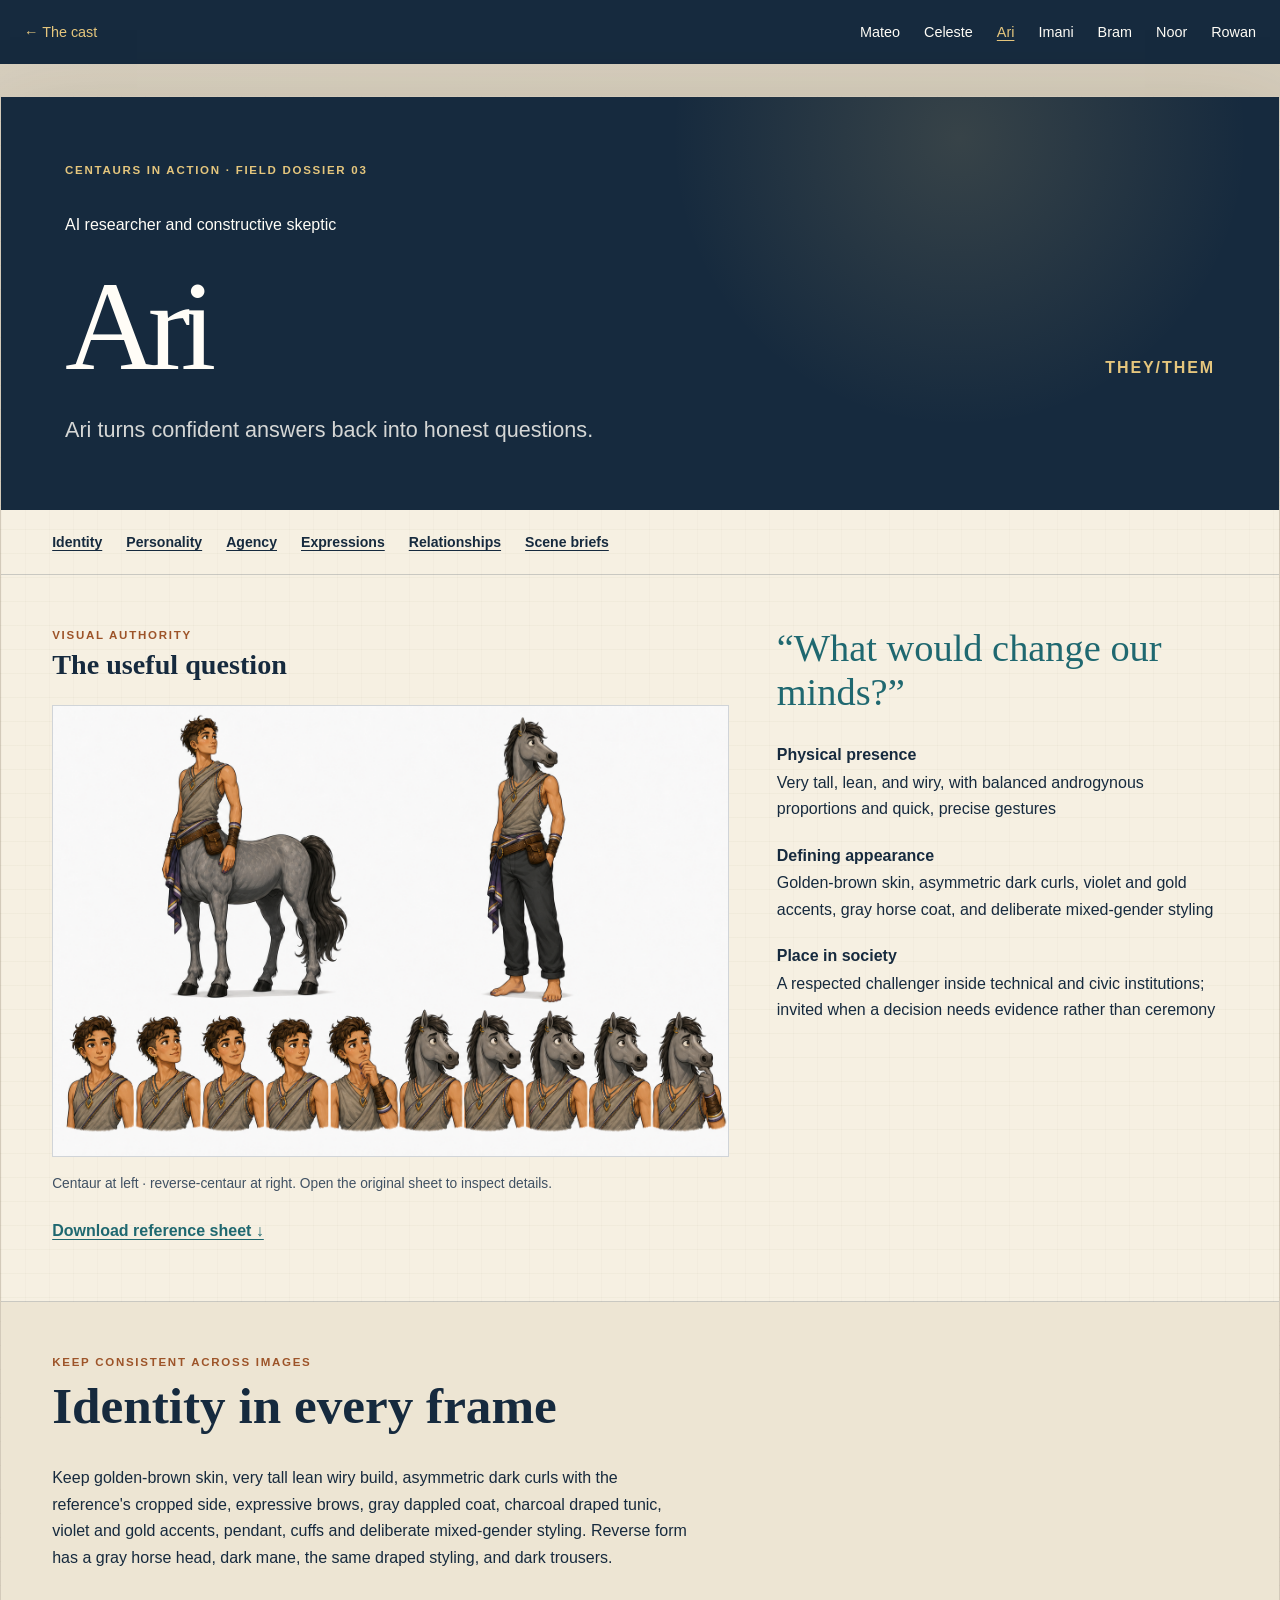
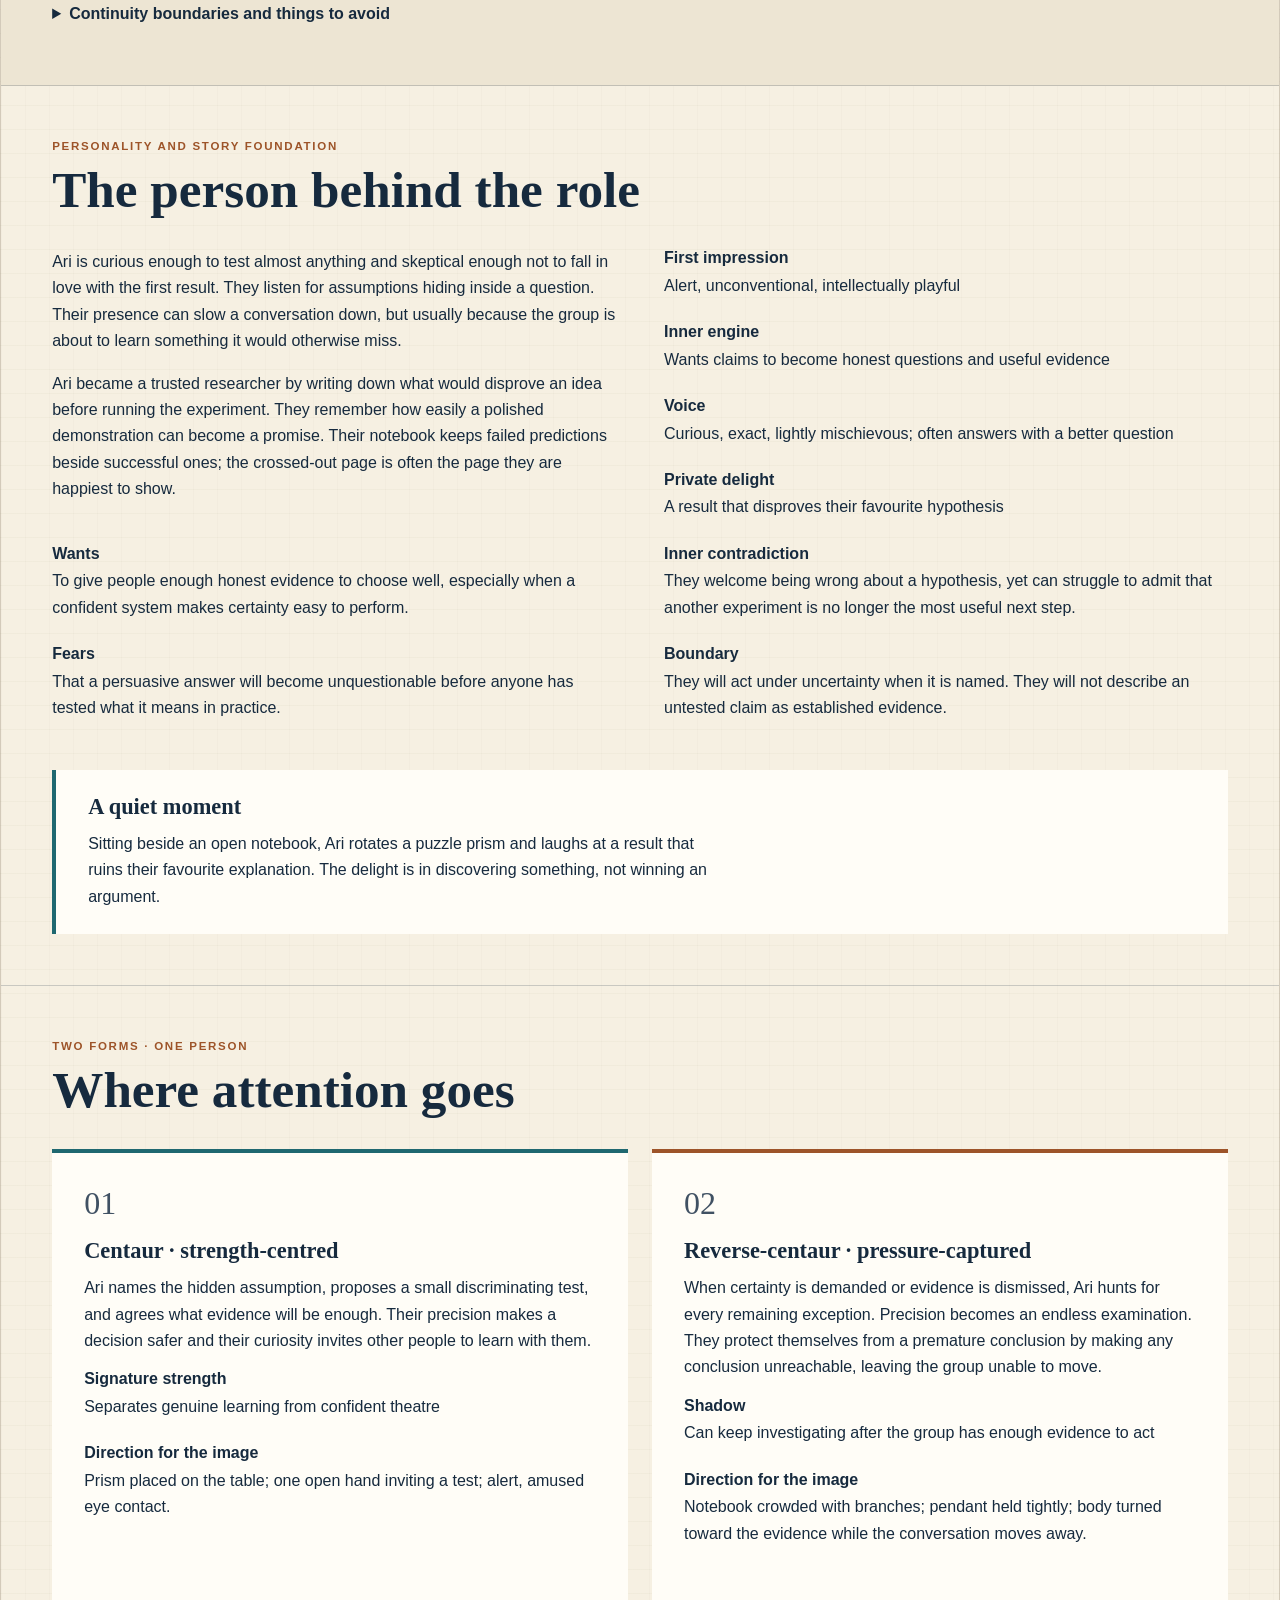
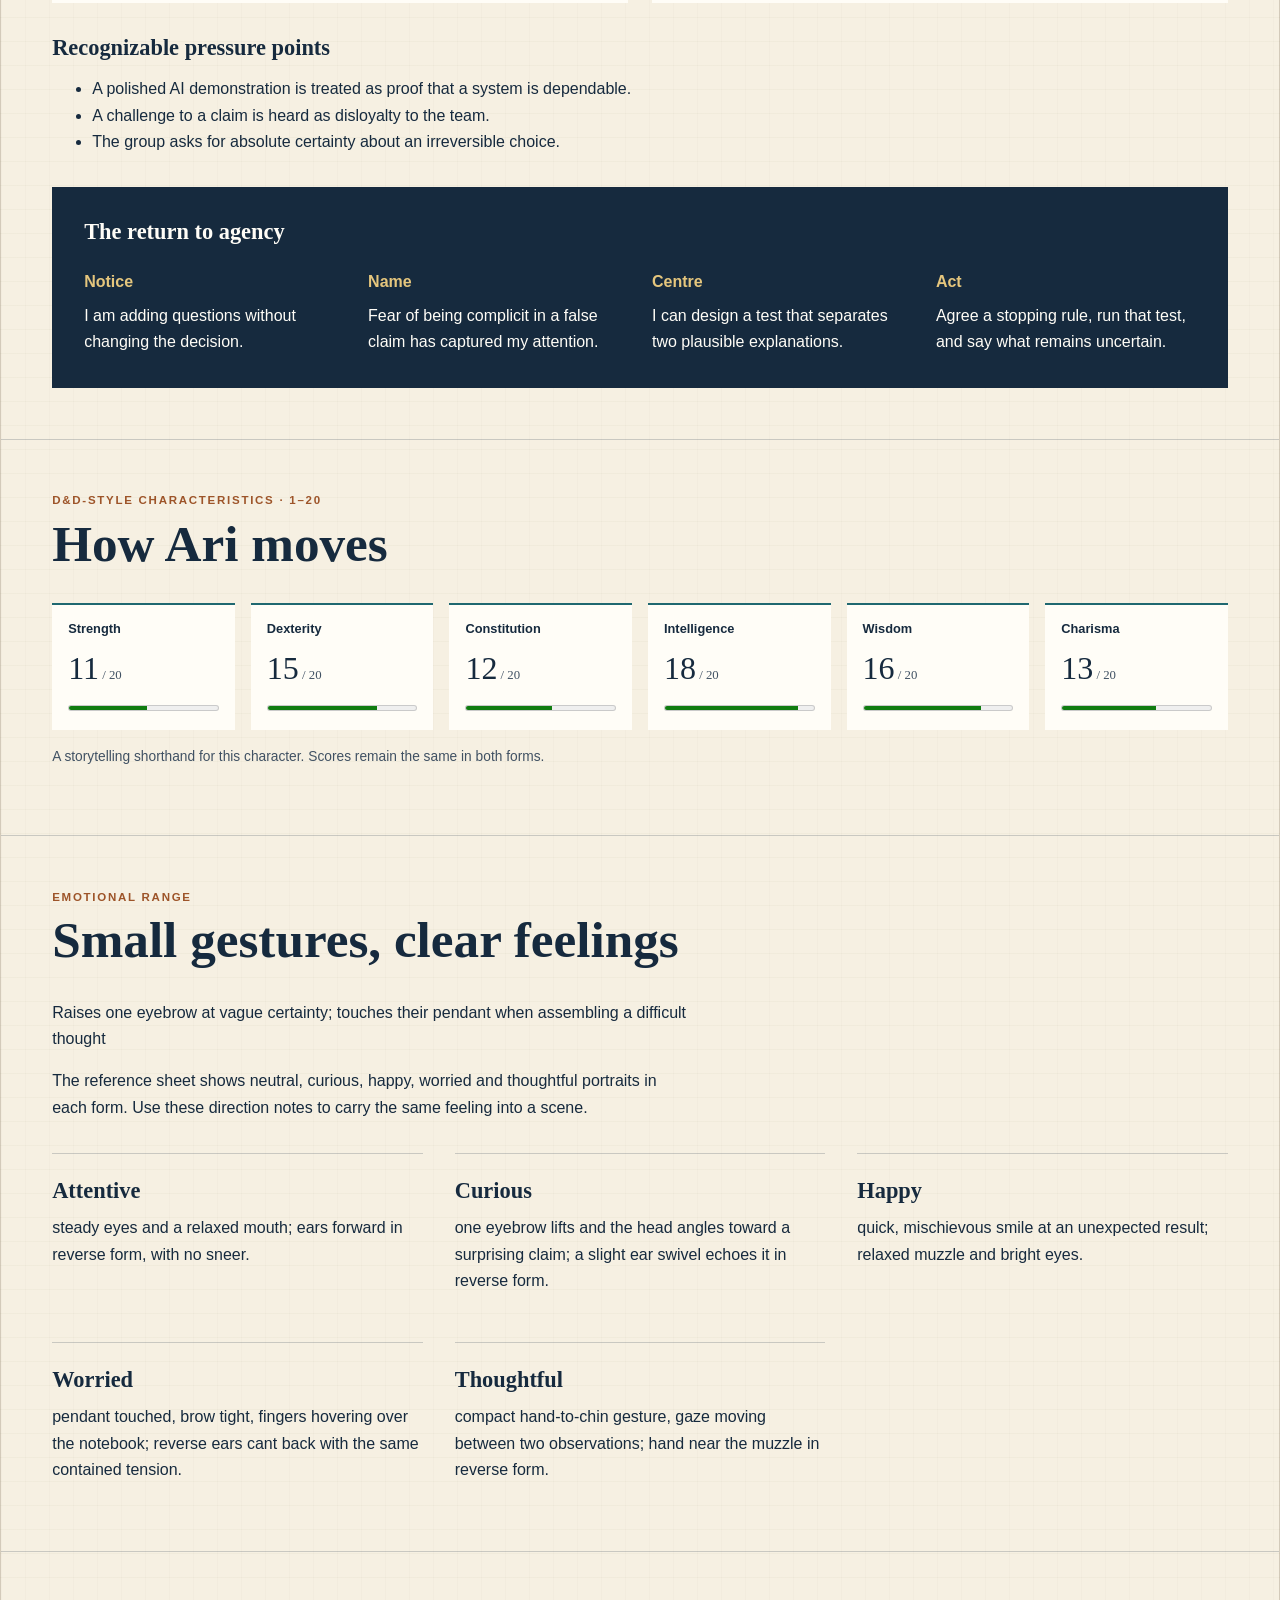
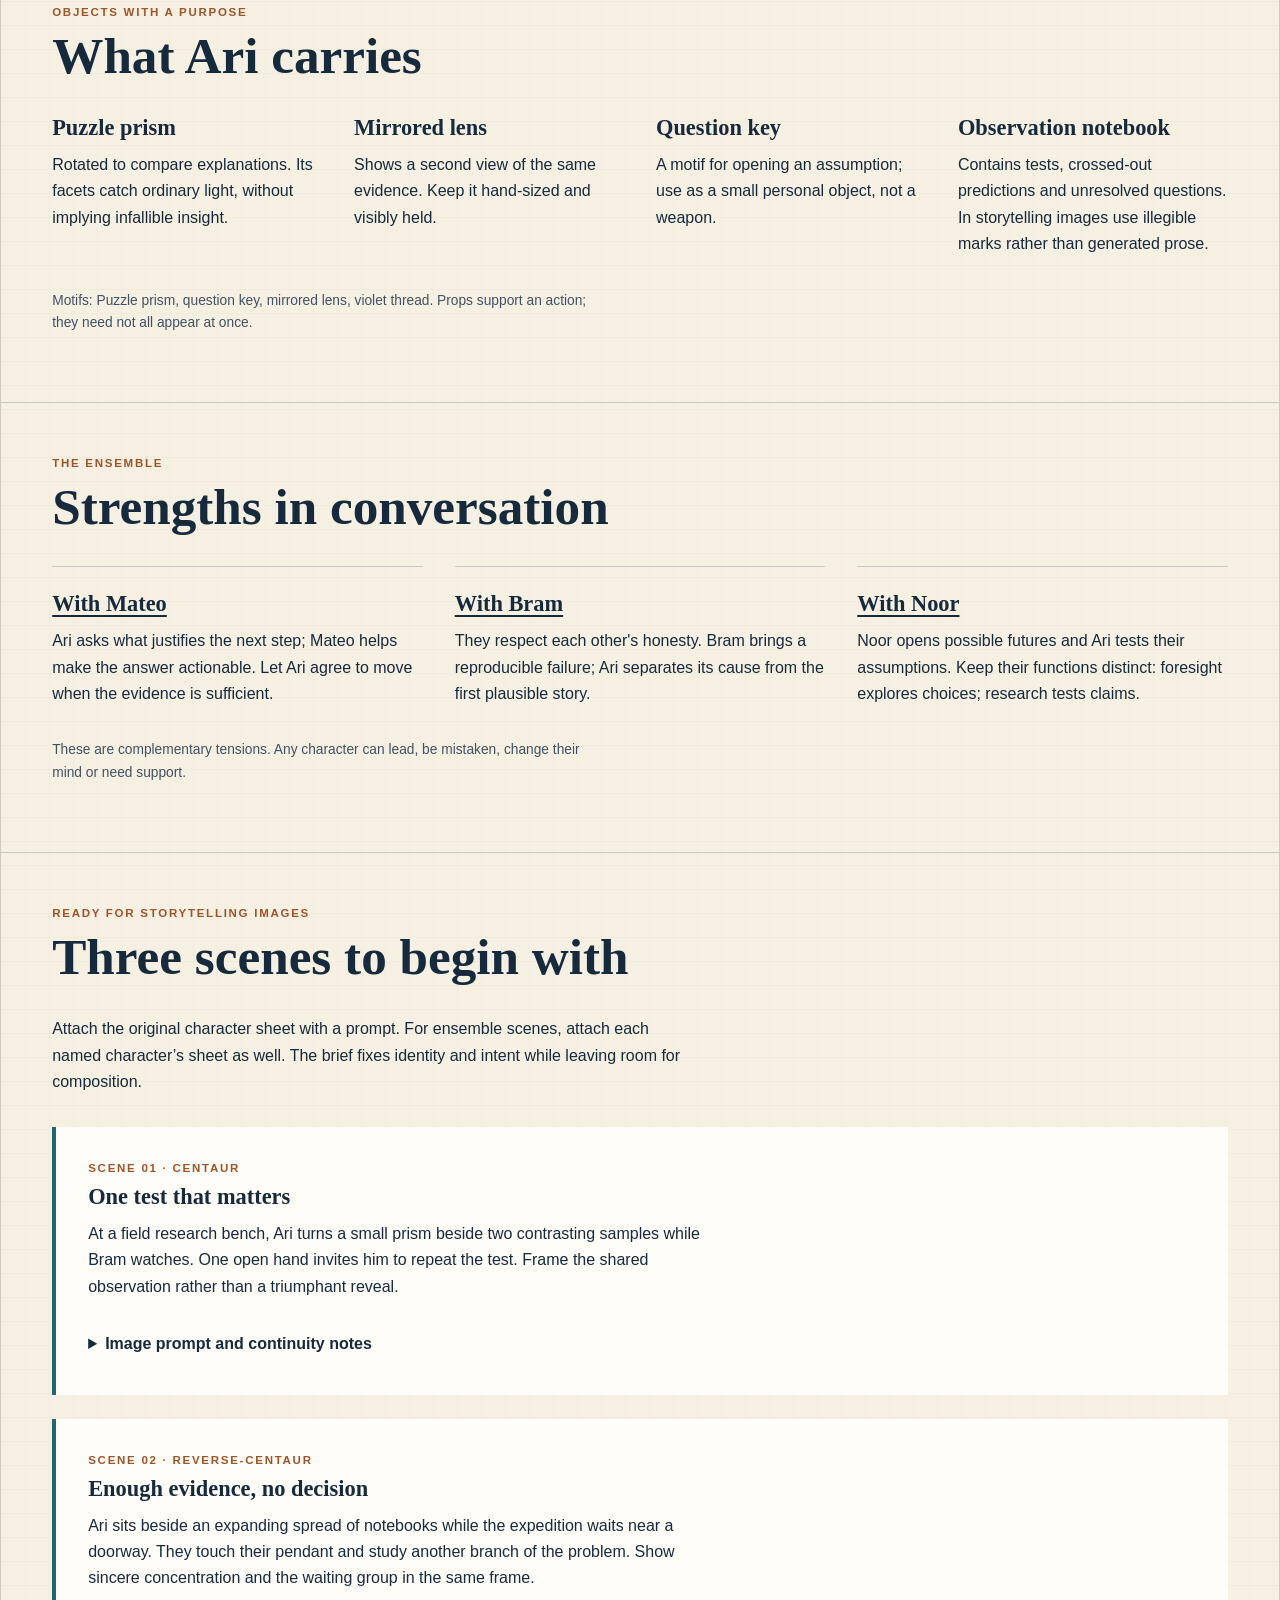
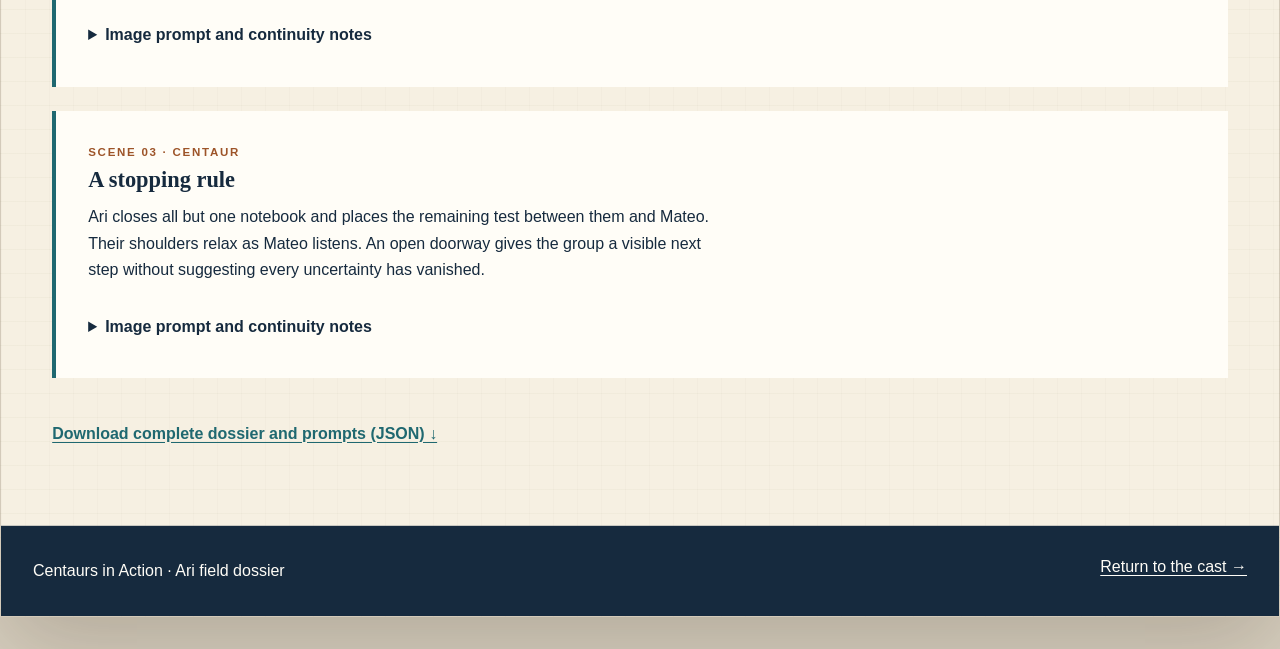
==== character-references-2/ari/index.html @ 96882c09 "Publish complete cast dossiers and clean Mateo cutouts" ====
<!doctype html>
<html lang="en"><head><meta charset="utf-8"><meta name="viewport" content="width=device-width, initial-scale=1">
<meta name="description" content="Ari — complete character dossier, agency states, visual continuity and storytelling image prompts.">
<title>Ari — Character Dossier · Centaurs in Action</title><link rel="stylesheet" href="../dossier.css"></head>
<body><a class="skip-link" href="#main">Skip to dossier</a><nav class="cast-nav" aria-label="Character dossiers"><a href="../../#cast">← The cast</a><a href="../mateo/">Mateo</a><a href="../celeste/">Celeste</a><a href="../ari/" aria-current="page">Ari</a><a href="../imani/">Imani</a><a href="../bram/">Bram</a><a href="../noor/">Noor</a><a href="../rowan/">Rowan</a></nav>
<main id="main" class="dossier"><header class="masthead"><p class="section-label">Centaurs in Action · Field dossier 03</p><div class="title-row"><div><p>AI researcher and constructive skeptic</p><h1>Ari</h1></div><span class="pronouns">they/them</span></div><p class="essence">Ari turns confident answers back into honest questions.</p></header>
<nav class="section-nav" aria-label="Dossier sections"><a href="#identity">Identity</a><a href="#personality">Personality</a><a href="#agency">Agency</a><a href="#expressions">Expressions</a><a href="#relationships">Relationships</a><a href="#scenes">Scene briefs</a></nav>
<section id="identity" class="identity"><div><p class="section-label">Visual authority</p><h2>The useful question</h2><a href="../gender-neutral-tall-gray-centaur-character-study.png" class="sheet-link"><img src="../gender-neutral-tall-gray-centaur-character-study.png" width="1536" height="1024" alt="Ari: full-body centaur and reverse-centaur, with five matching emotional portraits of each form"></a><p class="caption">Centaur at left · reverse-centaur at right. Open the original sheet to inspect details.</p><a class="text-link" href="../gender-neutral-tall-gray-centaur-character-study.png" download>Download reference sheet ↓</a></div><aside><blockquote>“What would change our minds?”</blockquote><dl class="field-list"><div><dt>Physical presence</dt><dd>Very tall, lean, and wiry, with balanced androgynous proportions and quick, precise gestures</dd></div><div><dt>Defining appearance</dt><dd>Golden-brown skin, asymmetric dark curls, violet and gold accents, gray horse coat, and deliberate mixed-gender styling</dd></div><div><dt>Place in society</dt><dd>A respected challenger inside technical and civic institutions; invited when a decision needs evidence rather than ceremony</dd></div></dl></aside></section>
<section class="continuity"><p class="section-label">Keep consistent across images</p><h2>Identity in every frame</h2><p>Keep golden-brown skin, very tall lean wiry build, asymmetric dark curls with the reference&#x27;s cropped side, expressive brows, gray dappled coat, charcoal draped tunic, violet and gold accents, pendant, cuffs and deliberate mixed-gender styling. Reverse form has a gray horse head, dark mane, the same draped styling, and dark trousers.</p><details><summary>Continuity boundaries and things to avoid</summary><p>Do not make androgyny featureless, masculinize or feminize them to fit a binary template, swap in Noor&#x27;s vitiligo or palomino coat, or depict skepticism as contempt. No lab coat is required to make their role legible.</p><p>Both forms belong to the same person. Neither sadness nor happiness determines the form: a centaur can be worried and act with agency; a reverse-centaur can smile while seeking approval. Keep both forms dignified and fully clothed as shown. Body-art diagrams and added tattoos are excluded.</p><p>The original sheet anchors appearance. Props and scene briefs below extend the storytelling vocabulary; include only what the scene needs.</p></details></section>
<section id="personality"><p class="section-label">Personality and story foundation</p><h2>The person behind the role</h2><div class="two-columns"><div><p>Ari is curious enough to test almost anything and skeptical enough not to fall in love with the first result. They listen for assumptions hiding inside a question. Their presence can slow a conversation down, but usually because the group is about to learn something it would otherwise miss.</p><p>Ari became a trusted researcher by writing down what would disprove an idea before running the experiment. They remember how easily a polished demonstration can become a promise. Their notebook keeps failed predictions beside successful ones; the crossed-out page is often the page they are happiest to show.</p></div><div><dl class="field-list"><div><dt>First impression</dt><dd>Alert, unconventional, intellectually playful</dd></div><div><dt>Inner engine</dt><dd>Wants claims to become honest questions and useful evidence</dd></div><div><dt>Voice</dt><dd>Curious, exact, lightly mischievous; often answers with a better question</dd></div><div><dt>Private delight</dt><dd>A result that disproves their favourite hypothesis</dd></div></dl></div></div><div class="two-columns"><dl class="field-list"><div><dt>Wants</dt><dd>To give people enough honest evidence to choose well, especially when a confident system makes certainty easy to perform.</dd></div><div><dt>Fears</dt><dd>That a persuasive answer will become unquestionable before anyone has tested what it means in practice.</dd></div></dl><dl class="field-list"><div><dt>Inner contradiction</dt><dd>They welcome being wrong about a hypothesis, yet can struggle to admit that another experiment is no longer the most useful next step.</dd></div><div><dt>Boundary</dt><dd>They will act under uncertainty when it is named. They will not describe an untested claim as established evidence.</dd></div></dl></div><aside class="candid"><h3>A quiet moment</h3><p>Sitting beside an open notebook, Ari rotates a puzzle prism and laughs at a result that ruins their favourite explanation. The delight is in discovering something, not winning an argument.</p></aside></section>
<section id="agency"><p class="section-label">Two forms · one person</p><h2>Where attention goes</h2><div class="state-grid"><article><span class="state-number">01</span><h3>Centaur · strength-centred</h3><p>Ari names the hidden assumption, proposes a small discriminating test, and agrees what evidence will be enough. Their precision makes a decision safer and their curiosity invites other people to learn with them.</p><dl class="field-list"><div><dt>Signature strength</dt><dd>Separates genuine learning from confident theatre</dd></div><div><dt>Direction for the image</dt><dd>Prism placed on the table; one open hand inviting a test; alert, amused eye contact.</dd></div></dl></article><article><span class="state-number">02</span><h3>Reverse-centaur · pressure-captured</h3><p>When certainty is demanded or evidence is dismissed, Ari hunts for every remaining exception. Precision becomes an endless examination. They protect themselves from a premature conclusion by making any conclusion unreachable, leaving the group unable to move.</p><dl class="field-list"><div><dt>Shadow</dt><dd>Can keep investigating after the group has enough evidence to act</dd></div><div><dt>Direction for the image</dt><dd>Notebook crowded with branches; pendant held tightly; body turned toward the evidence while the conversation moves away.</dd></div></dl></article></div><h3>Recognizable pressure points</h3><ul><li>A polished AI demonstration is treated as proof that a system is dependable.</li><li>A challenge to a claim is heard as disloyalty to the team.</li><li>The group asks for absolute certainty about an irreversible choice.</li></ul><div class="return-path"><h3>The return to agency</h3><ol><li><strong>Notice</strong><span>I am adding questions without changing the decision.</span></li><li><strong>Name</strong><span>Fear of being complicit in a false claim has captured my attention.</span></li><li><strong>Centre</strong><span>I can design a test that separates two plausible explanations.</span></li><li><strong>Act</strong><span>Agree a stopping rule, run that test, and say what remains uncertain.</span></li></ol></div></section>
<section><p class="section-label">D&amp;D-style characteristics · 1–20</p><h2>How Ari moves</h2><dl class="stats"><div><dt>Strength</dt><dd>11<span> / 20</span></dd><meter min="1" max="20" value="11" aria-label="Strength">11</meter></div><div><dt>Dexterity</dt><dd>15<span> / 20</span></dd><meter min="1" max="20" value="15" aria-label="Dexterity">15</meter></div><div><dt>Constitution</dt><dd>12<span> / 20</span></dd><meter min="1" max="20" value="12" aria-label="Constitution">12</meter></div><div><dt>Intelligence</dt><dd>18<span> / 20</span></dd><meter min="1" max="20" value="18" aria-label="Intelligence">18</meter></div><div><dt>Wisdom</dt><dd>16<span> / 20</span></dd><meter min="1" max="20" value="16" aria-label="Wisdom">16</meter></div><div><dt>Charisma</dt><dd>13<span> / 20</span></dd><meter min="1" max="20" value="13" aria-label="Charisma">13</meter></div></dl><p class="caption">A storytelling shorthand for this character. Scores remain the same in both forms.</p></section>
<section id="expressions"><p class="section-label">Emotional range</p><h2>Small gestures, clear feelings</h2><p>Raises one eyebrow at vague certainty; touches their pendant when assembling a difficult thought</p><p>The reference sheet shows neutral, curious, happy, worried and thoughtful portraits in each form. Use these direction notes to carry the same feeling into a scene.</p><div class="emotion-grid"><article><h3>Attentive</h3><p>steady eyes and a relaxed mouth; ears forward in reverse form, with no sneer.</p></article><article><h3>Curious</h3><p>one eyebrow lifts and the head angles toward a surprising claim; a slight ear swivel echoes it in reverse form.</p></article><article><h3>Happy</h3><p>quick, mischievous smile at an unexpected result; relaxed muzzle and bright eyes.</p></article><article><h3>Worried</h3><p>pendant touched, brow tight, fingers hovering over the notebook; reverse ears cant back with the same contained tension.</p></article><article><h3>Thoughtful</h3><p>compact hand-to-chin gesture, gaze moving between two observations; hand near the muzzle in reverse form.</p></article></div></section>
<section><p class="section-label">Objects with a purpose</p><h2>What Ari carries</h2><div class="prop-grid"><article><h3>Puzzle prism</h3><p>Rotated to compare explanations. Its facets catch ordinary light, without implying infallible insight.</p></article><article><h3>Mirrored lens</h3><p>Shows a second view of the same evidence. Keep it hand-sized and visibly held.</p></article><article><h3>Question key</h3><p>A motif for opening an assumption; use as a small personal object, not a weapon.</p></article><article><h3>Observation notebook</h3><p>Contains tests, crossed-out predictions and unresolved questions. In storytelling images use illegible marks rather than generated prose.</p></article></div><p class="caption">Motifs: Puzzle prism, question key, mirrored lens, violet thread. Props support an action; they need not all appear at once.</p></section>
<section id="relationships"><p class="section-label">The ensemble</p><h2>Strengths in conversation</h2><div class="relationship-grid"><article><h3><a href="../mateo/">With Mateo</a></h3><p>Ari asks what justifies the next step; Mateo helps make the answer actionable. Let Ari agree to move when the evidence is sufficient.</p></article><article><h3><a href="../bram/">With Bram</a></h3><p>They respect each other&#x27;s honesty. Bram brings a reproducible failure; Ari separates its cause from the first plausible story.</p></article><article><h3><a href="../noor/">With Noor</a></h3><p>Noor opens possible futures and Ari tests their assumptions. Keep their functions distinct: foresight explores choices; research tests claims.</p></article></div><p class="caption">These are complementary tensions. Any character can lead, be mistaken, change their mind or need support.</p></section>
<section id="scenes"><p class="section-label">Ready for storytelling images</p><h2>Three scenes to begin with</h2><p>Attach the original character sheet with a prompt. For ensemble scenes, attach each named character’s sheet as well. The brief fixes identity and intent while leaving room for composition.</p><div class="scenes"><article class="scene"><p class="section-label">Scene 01 · Centaur</p><h3>One test that matters</h3><p>At a field research bench, Ari turns a small prism beside two contrasting samples while Bram watches. One open hand invites him to repeat the test. Frame the shared observation rather than a triumphant reveal.</p><details><summary>Image prompt and continuity notes</summary><p class="prompt-text" id="prompt-1">Character: Ari (they/them). Use the attached Ari reference sheet as the identity authority. Form: Centaur. Keep golden-brown skin, very tall lean wiry build, asymmetric dark curls with the reference&#x27;s cropped side, expressive brows, gray dappled coat, charcoal draped tunic, violet and gold accents, pendant, cuffs and deliberate mixed-gender styling. Reverse form has a gray horse head, dark mane, the same draped styling, and dark trousers. Scene: At a field research bench, Ari turns a small prism beside two contrasting samples while Bram watches. One open hand invites him to repeat the test. Frame the shared observation rather than a triumphant reveal. Style: warm illustrated mythic adventure, expressive ink contours, painterly shading, tactile materials and grounded light. Preserve anatomy: centaur = human head and torso joined to a four-legged horse body; reverse-centaur = horse head on a clothed human body with two human legs. Keep all limbs plausible. Preserve identity, build, clothing and markings across forms. Agency is conveyed through attention, posture and context, never through changing skin tone, body size or gender. No body art, readable text, labels, watermark or logos. Avoid: Do not make androgyny featureless, masculinize or feminize them to fit a binary template, swap in Noor&#x27;s vitiligo or palomino coat, or depict skepticism as contempt. No lab coat is required to make their role legible.</p><button type="button" data-copy="prompt-1" hidden>Copy image prompt</button></details></article><article class="scene"><p class="section-label">Scene 02 · Reverse-centaur</p><h3>Enough evidence, no decision</h3><p>Ari sits beside an expanding spread of notebooks while the expedition waits near a doorway. They touch their pendant and study another branch of the problem. Show sincere concentration and the waiting group in the same frame.</p><details><summary>Image prompt and continuity notes</summary><p class="prompt-text" id="prompt-2">Character: Ari (they/them). Use the attached Ari reference sheet as the identity authority. Form: Reverse-centaur. Keep golden-brown skin, very tall lean wiry build, asymmetric dark curls with the reference&#x27;s cropped side, expressive brows, gray dappled coat, charcoal draped tunic, violet and gold accents, pendant, cuffs and deliberate mixed-gender styling. Reverse form has a gray horse head, dark mane, the same draped styling, and dark trousers. Scene: Ari sits beside an expanding spread of notebooks while the expedition waits near a doorway. They touch their pendant and study another branch of the problem. Show sincere concentration and the waiting group in the same frame. Style: warm illustrated mythic adventure, expressive ink contours, painterly shading, tactile materials and grounded light. Preserve anatomy: centaur = human head and torso joined to a four-legged horse body; reverse-centaur = horse head on a clothed human body with two human legs. Keep all limbs plausible. Preserve identity, build, clothing and markings across forms. Agency is conveyed through attention, posture and context, never through changing skin tone, body size or gender. No body art, readable text, labels, watermark or logos. Avoid: Do not make androgyny featureless, masculinize or feminize them to fit a binary template, swap in Noor&#x27;s vitiligo or palomino coat, or depict skepticism as contempt. No lab coat is required to make their role legible.</p><button type="button" data-copy="prompt-2" hidden>Copy image prompt</button></details></article><article class="scene"><p class="section-label">Scene 03 · Centaur</p><h3>A stopping rule</h3><p>Ari closes all but one notebook and places the remaining test between them and Mateo. Their shoulders relax as Mateo listens. An open doorway gives the group a visible next step without suggesting every uncertainty has vanished.</p><details><summary>Image prompt and continuity notes</summary><p class="prompt-text" id="prompt-3">Character: Ari (they/them). Use the attached Ari reference sheet as the identity authority. Form: Centaur. Keep golden-brown skin, very tall lean wiry build, asymmetric dark curls with the reference&#x27;s cropped side, expressive brows, gray dappled coat, charcoal draped tunic, violet and gold accents, pendant, cuffs and deliberate mixed-gender styling. Reverse form has a gray horse head, dark mane, the same draped styling, and dark trousers. Scene: Ari closes all but one notebook and places the remaining test between them and Mateo. Their shoulders relax as Mateo listens. An open doorway gives the group a visible next step without suggesting every uncertainty has vanished. Style: warm illustrated mythic adventure, expressive ink contours, painterly shading, tactile materials and grounded light. Preserve anatomy: centaur = human head and torso joined to a four-legged horse body; reverse-centaur = horse head on a clothed human body with two human legs. Keep all limbs plausible. Preserve identity, build, clothing and markings across forms. Agency is conveyed through attention, posture and context, never through changing skin tone, body size or gender. No body art, readable text, labels, watermark or logos. Avoid: Do not make androgyny featureless, masculinize or feminize them to fit a binary template, swap in Noor&#x27;s vitiligo or palomino coat, or depict skepticism as contempt. No lab coat is required to make their role legible.</p><button type="button" data-copy="prompt-3" hidden>Copy image prompt</button></details></article></div><p><a class="text-link" href="reference.json" download>Download complete dossier and prompts (JSON) ↓</a></p><p class="copy-status" role="status" aria-live="polite"></p></section>
<footer><p>Centaurs in Action · Ari field dossier</p><a href="../../#cast">Return to the cast →</a></footer></main><script src="../dossier.js"></script></body></html>
---- character-references-2/dossier.css ----
@import url("mateo/styles.css");
html { scroll-behavior: smooth; }
body { min-width: 0; }
a { color: inherit; text-underline-offset: .2em; }
a:focus-visible, button:focus-visible, summary:focus-visible { outline: 3px solid var(--teal); outline-offset: 5px; }
.cast-nav { display: flex; flex-wrap: wrap; align-items: center; gap: .5rem 1.5rem; padding: 1rem max(1.5rem, calc((100vw - 90rem) / 2)); background: var(--ink); color: var(--paper-light); }
.cast-nav a { display: inline-block; padding: .5rem 0; font-size: .9rem; text-decoration: none; }
.cast-nav a:first-child { margin-right: auto; color: var(--gold-light); }
.cast-nav a[aria-current], .cast-nav a:hover { color: var(--gold-light); text-decoration: underline; }
.cast-nav a:focus-visible { outline-color: var(--gold-light); }
.skip-link { position: absolute; top: -8rem; z-index: 10; padding: 1rem; background: var(--paper-light); }
.skip-link:focus { top: 0; }
.dossier { margin: 2rem auto; overflow: visible; }
.dossier::before { display: none; }
.masthead { padding: clamp(2rem, 5vw, 4.5rem); }
.masthead .section-label { color: var(--gold-light); }
.title-row { display: flex; justify-content: space-between; align-items: end; gap: 2rem; margin-top: 2rem; }
.title-row p { margin-bottom: 1.5rem; }
.title-row h1 { line-height: 1; }
.essence { max-width: 52ch; margin: 1.5rem 0 0; }
.pronouns { max-width: 15rem; line-height: 1.5; }
.section-nav { display: flex; flex-wrap: wrap; gap: .5rem 1.5rem; padding: 1rem clamp(1.5rem, 4vw, 4.5rem); border-bottom: 1px solid var(--line); }
.section-nav a { padding: .5rem 0; font-size: .88rem; font-weight: 700; }
.dossier > section { padding: clamp(2rem, 4vw, 4.5rem); border-bottom: 1px solid var(--line); scroll-margin-top: 1rem; }
section > h2 { font-size: clamp(2rem, 4vw, 3.3rem); margin-bottom: 2rem; }
p, li, dd { line-height: 1.65; }
p { max-width: 72ch; }
h3 { font-size: 1.4rem; margin: 0 0 .75rem; }
.identity { display: grid; grid-template-columns: minmax(0, 1.5fr) minmax(0, 1fr); gap: 3rem; align-items: start; }
.sheet-link { display: block; margin-top: 1.5rem; background: white; border: 1px solid var(--line); }
.sheet-link img { display: block; width: 100%; height: auto; }
blockquote { font-size: clamp(1.8rem, 3vw, 2.7rem); line-height: 1.15; margin: 0 0 2rem; color: var(--teal); }
.caption { color: var(--ink-soft); font-size: .86rem; margin: 1rem 0; }
.text-link { display: inline-block; padding: .65rem 0; font-weight: 700; color: var(--teal); }
.field-list { margin: 0; }
.field-list > div { margin-bottom: 1.5rem; }
dt { font-weight: 800; margin-bottom: .35rem; }
dd { margin: 0; }
.continuity { background: #ede5d3; }
.two-columns, .state-grid { display: grid; grid-template-columns: repeat(2,minmax(0,1fr)); gap: 3rem; }
.candid { margin-top: 1.5rem; padding: 1.5rem 2rem; border-left: 4px solid var(--teal); background: var(--paper-light); }
.candid p { margin-bottom: 0; }
.state-grid { gap: 1.5rem; margin: 2rem 0; }
.state-grid article { padding: 2rem; background: var(--paper-light); border-top: 4px solid var(--teal); }
.state-grid article:nth-child(2) { border-color: var(--terracotta); }
.state-number { display: block; font-family: Baskerville,serif; color: var(--ink-soft); font-size: 2rem; margin-bottom: 1rem; }
.return-path { display: block; padding: 2rem; margin-top: 2rem; color: var(--paper-light); background: var(--ink); }
.return-path ol { display: grid; grid-template-columns: repeat(4,minmax(0,1fr)); gap: 1.5rem; list-style: none; padding: 0; margin: 1.5rem 0 0; }
.return-path strong, .return-path span { display: block; }
.return-path strong { color: var(--gold-light); margin-bottom: .5rem; }
.stats { display: grid; grid-template-columns: repeat(6,minmax(0,1fr)); gap: 1rem; }
.stats > div { padding: 1rem; border-top: 2px solid var(--teal); background: var(--paper-light); }
.stats dt { font-size: .8rem; }
.stats dd { font-size: 2rem; font-family: Baskerville,serif; }
.stats dd span { font-size: .8rem; color: var(--ink-soft); }
meter { display: block; width: 100%; height: .7rem; margin-top: .5rem; }
.emotion-grid, .relationship-grid { display: grid; grid-template-columns: repeat(3,minmax(0,1fr)); gap: 2rem; margin-top: 2rem; }
.emotion-grid article, .relationship-grid article { border-top: 1px solid var(--line); padding-top: 1.5rem; }
.prop-grid { display: grid; grid-template-columns: repeat(4,minmax(0,1fr)); gap: 2rem; }
.scenes { display: grid; gap: 1.5rem; margin: 2rem 0; }
.scene { padding: 2rem; background: var(--paper-light); border-left: 4px solid var(--teal); }
details { margin-top: 1.5rem; }
summary { cursor: pointer; font-weight: 700; padding: .65rem 0; }
details[open] summary { margin-bottom: 1rem; }
.prompt-text { padding: 1.5rem; border: 1px solid var(--line); font-size: .92rem; }
button[data-copy] { padding: .75rem 1rem; border: 1px solid var(--ink); background: var(--ink); color: var(--paper-light); cursor: pointer; }
button[data-copy]:hover { background: var(--teal); }
footer { display: flex; justify-content: space-between; flex-wrap: wrap; gap: 1rem; padding: 2rem; background: var(--ink); color: var(--paper-light); }
footer p { margin: 0; }
@media (max-width: 65rem) { .dossier { margin: 0; } .identity { grid-template-columns: 1fr; } .stats { grid-template-columns: repeat(3,minmax(0,1fr)); } .prop-grid,.return-path ol { grid-template-columns: repeat(2,minmax(0,1fr)); } }
@media (max-width: 44rem) { .cast-nav { gap: .25rem 1rem; } .cast-nav a:first-child { width: 100%; } .title-row { display: block; } .pronouns { display: block; margin-top: 1rem; } .two-columns,.state-grid,.emotion-grid,.relationship-grid,.prop-grid,.return-path ol { grid-template-columns: 1fr; gap: 1.5rem; } .scene,.state-grid article { padding: 1.5rem; } .stats { gap: .5rem; } .stats > div { padding: .65rem; } }
@media print { .cast-nav,.section-nav,button[data-copy],.skip-link { display:none!important; } body { background:white; } .dossier { margin:0; box-shadow:none; border:0; } .dossier > section { padding:1.5rem; } h2,h3 { break-after:avoid; } article { break-inside:avoid; } .masthead,.return-path,footer { background:white; color:var(--ink); } }
@media (prefers-reduced-motion: reduce) { html { scroll-behavior:auto; } }
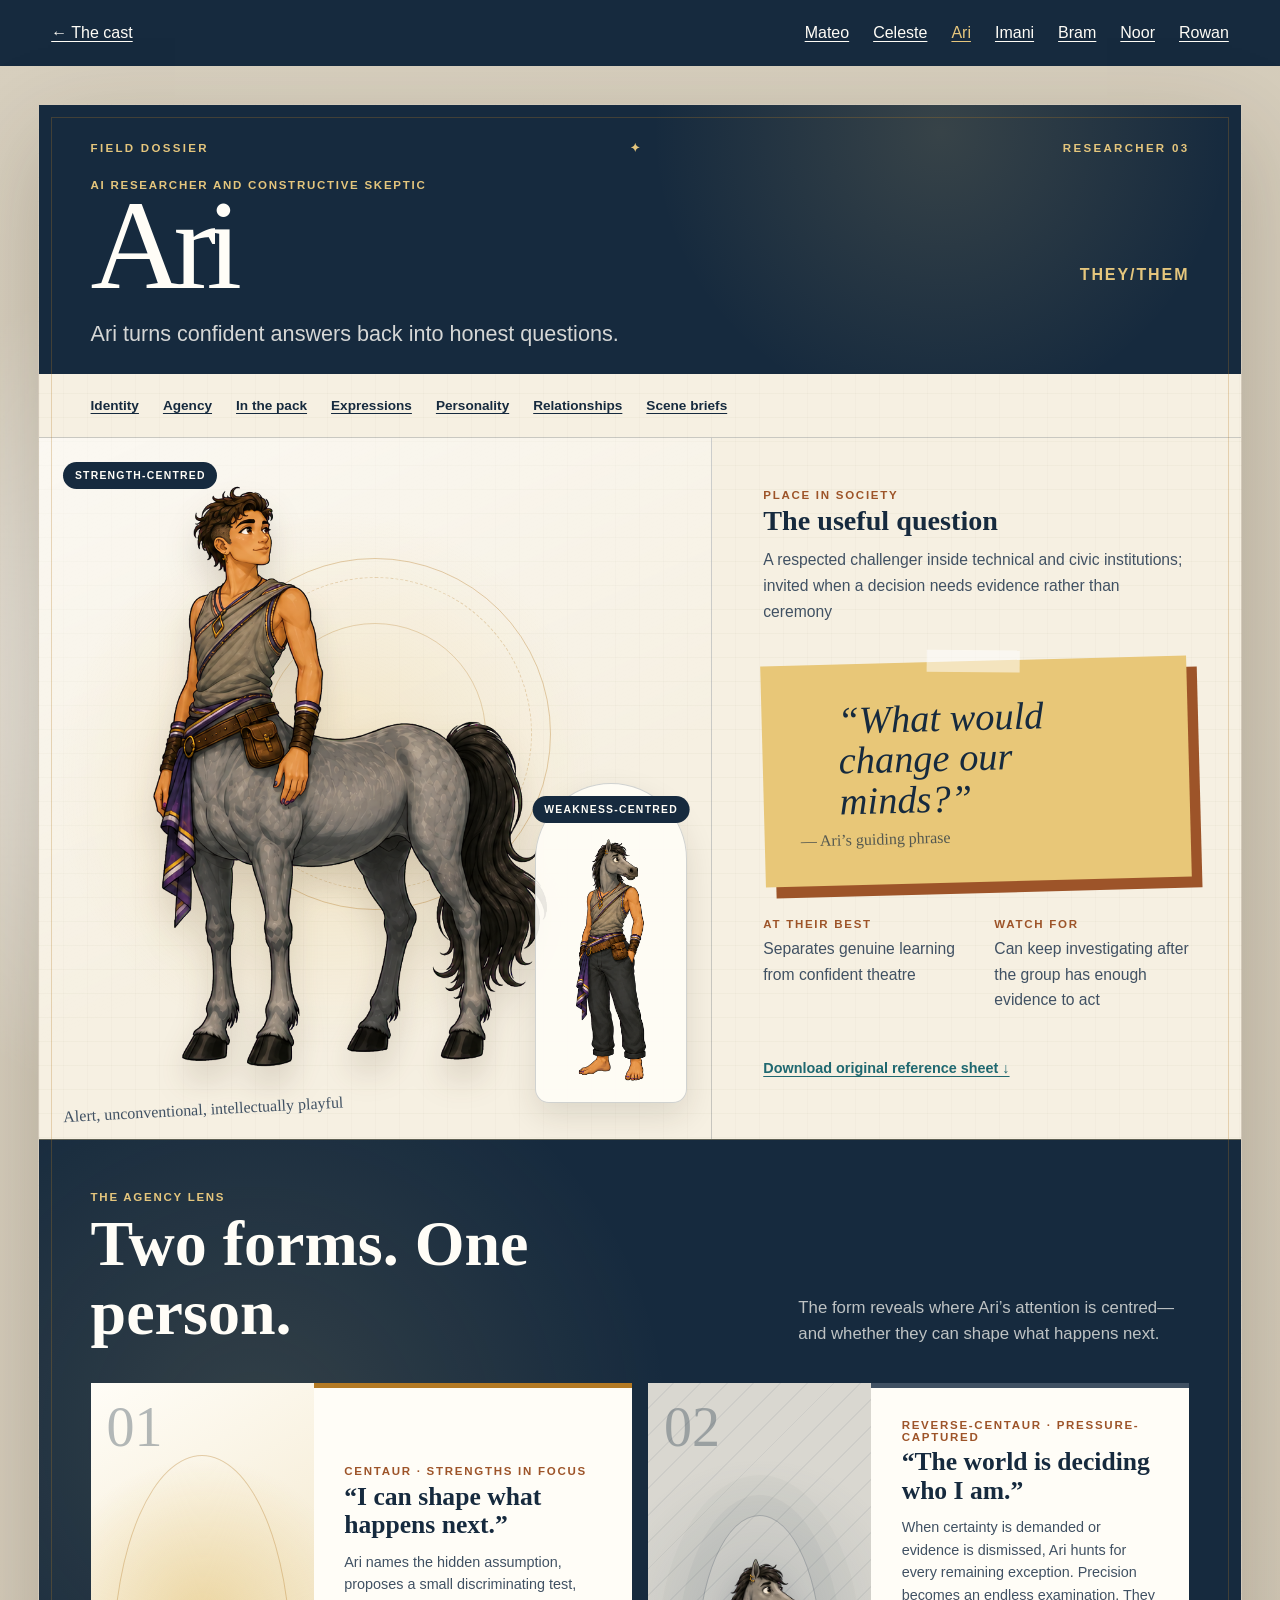
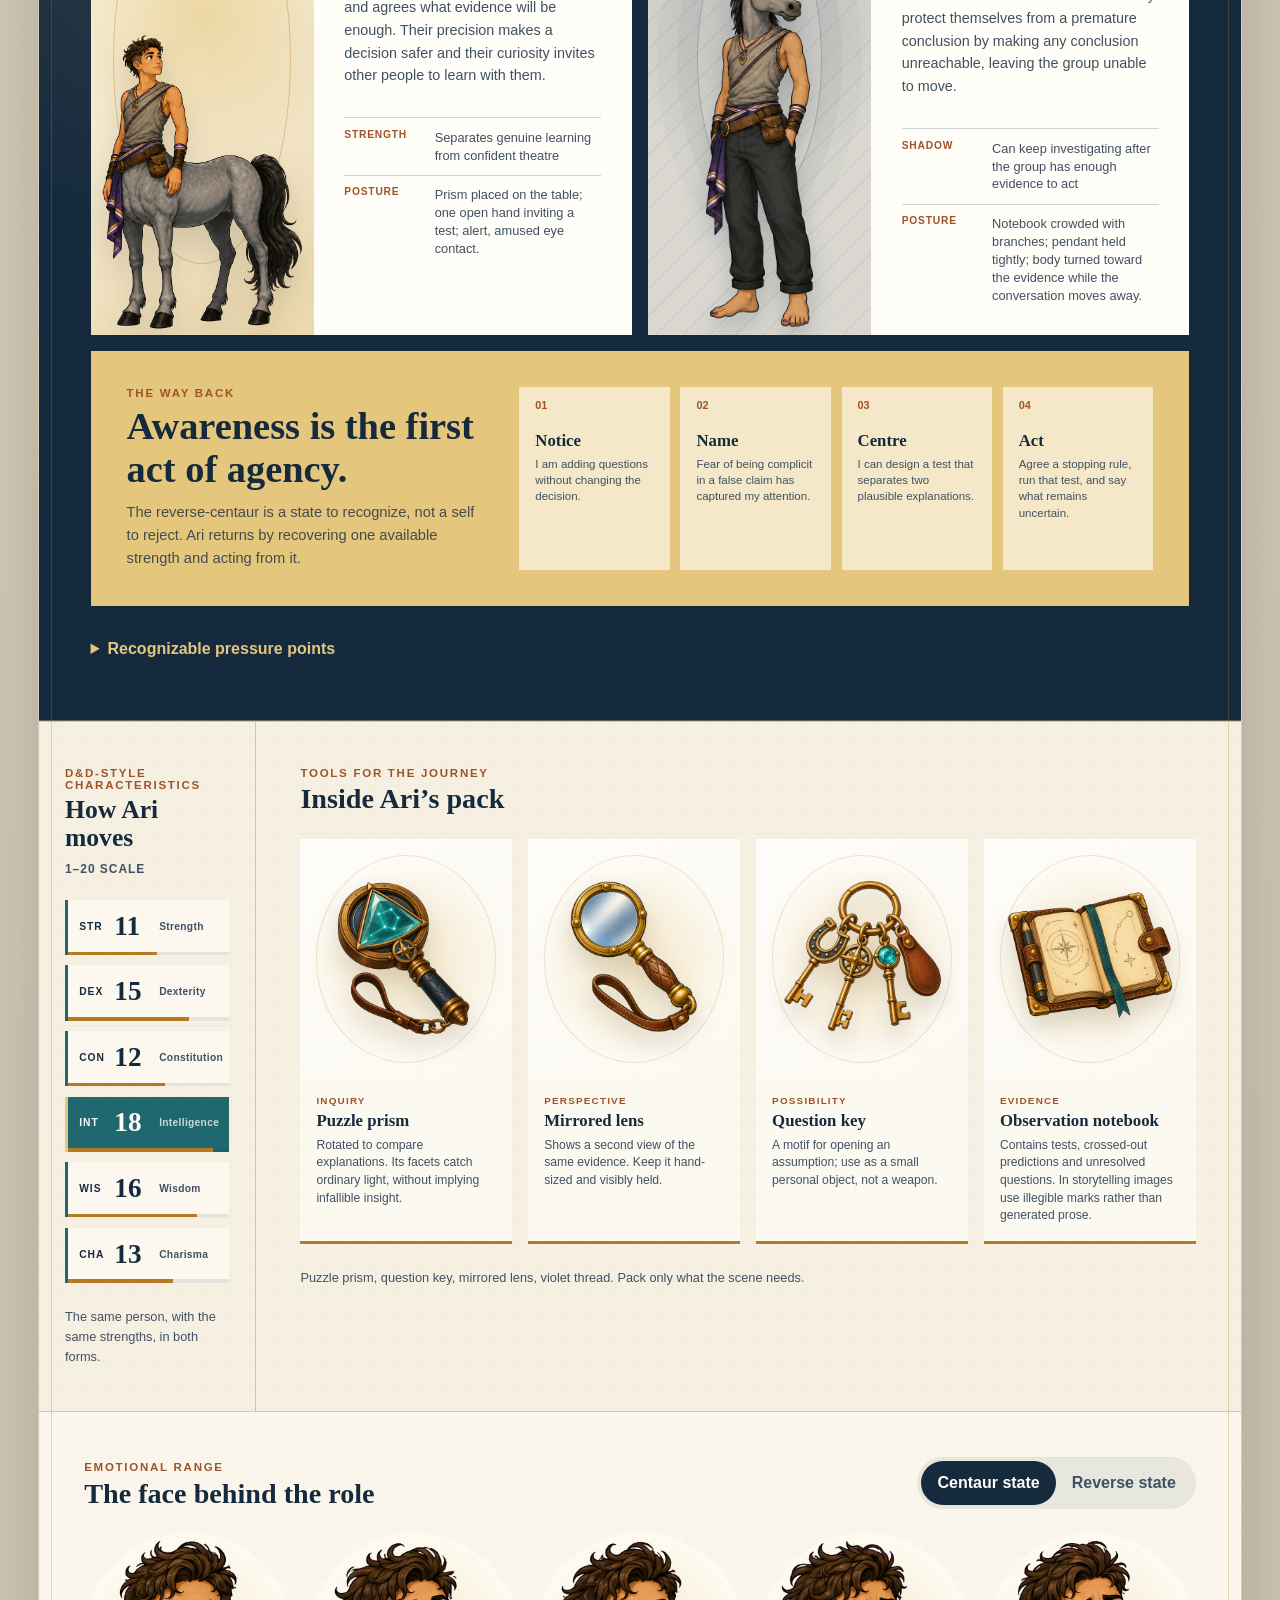
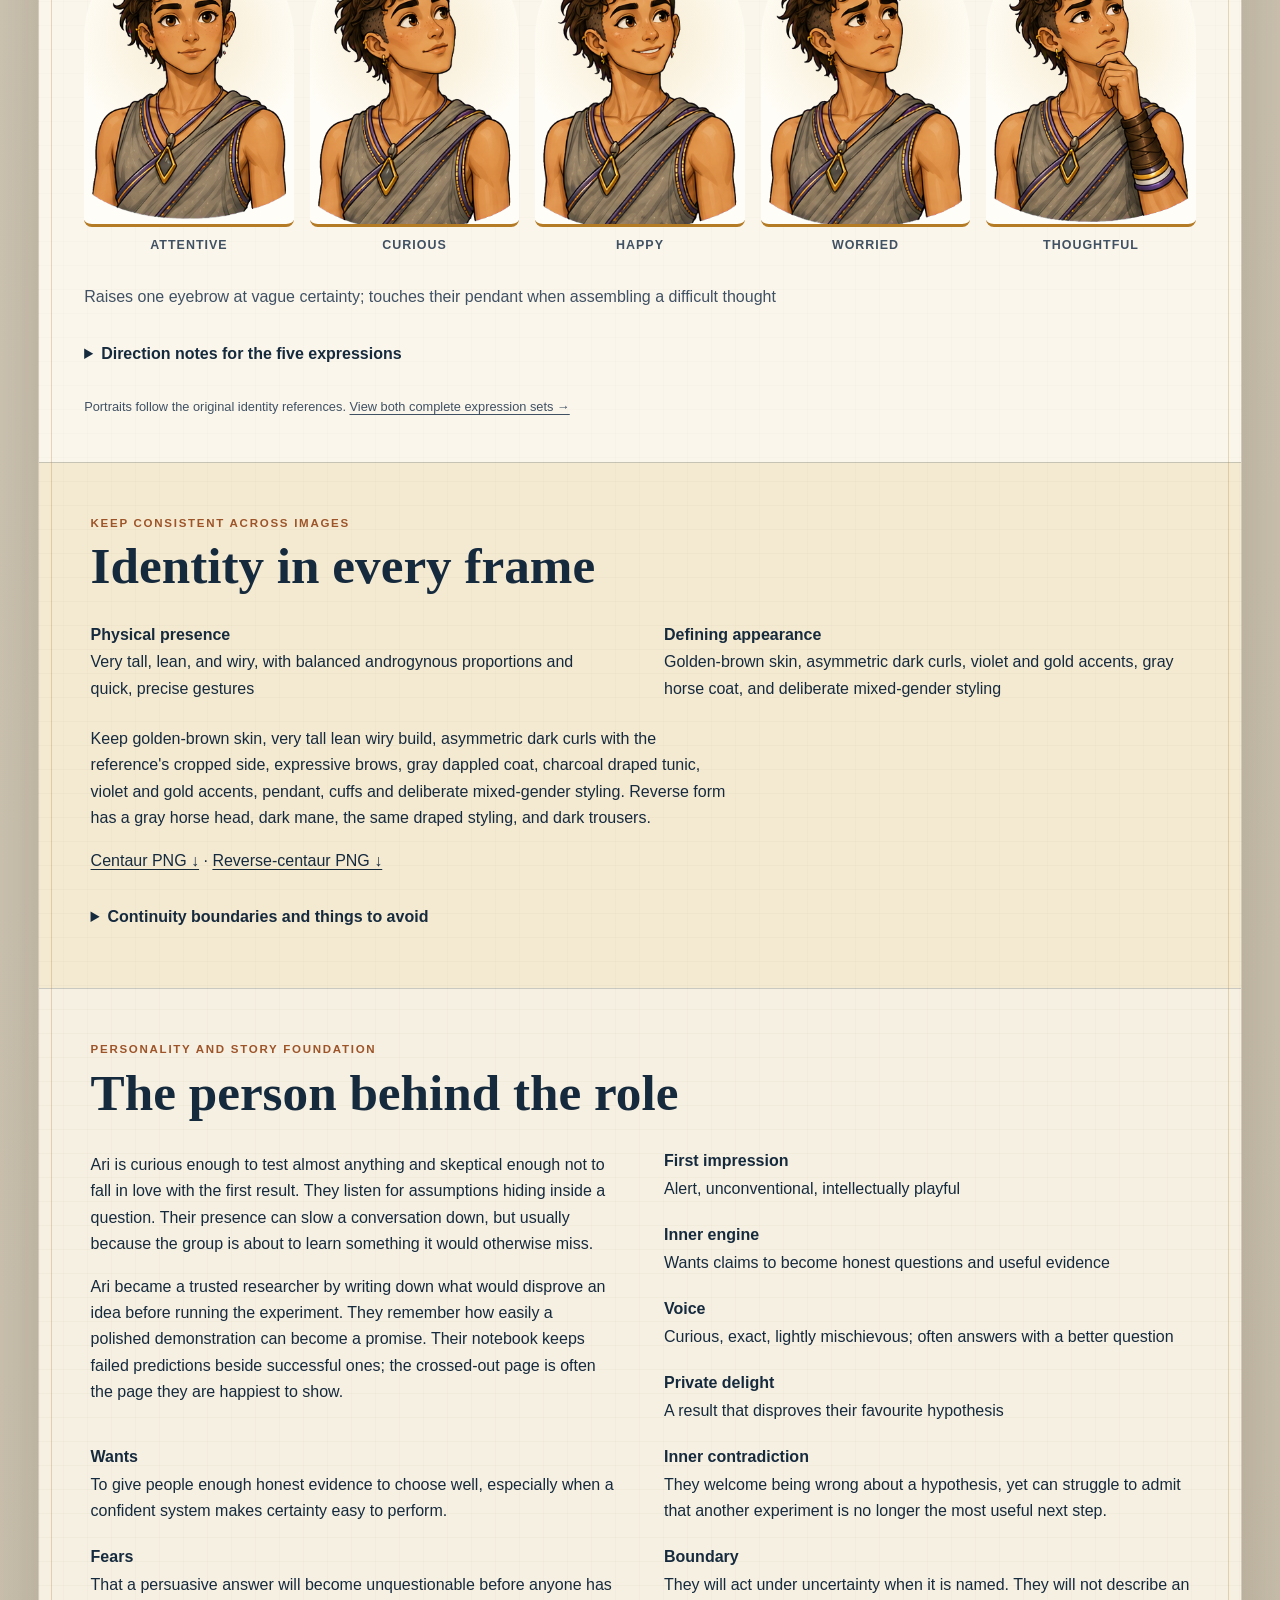
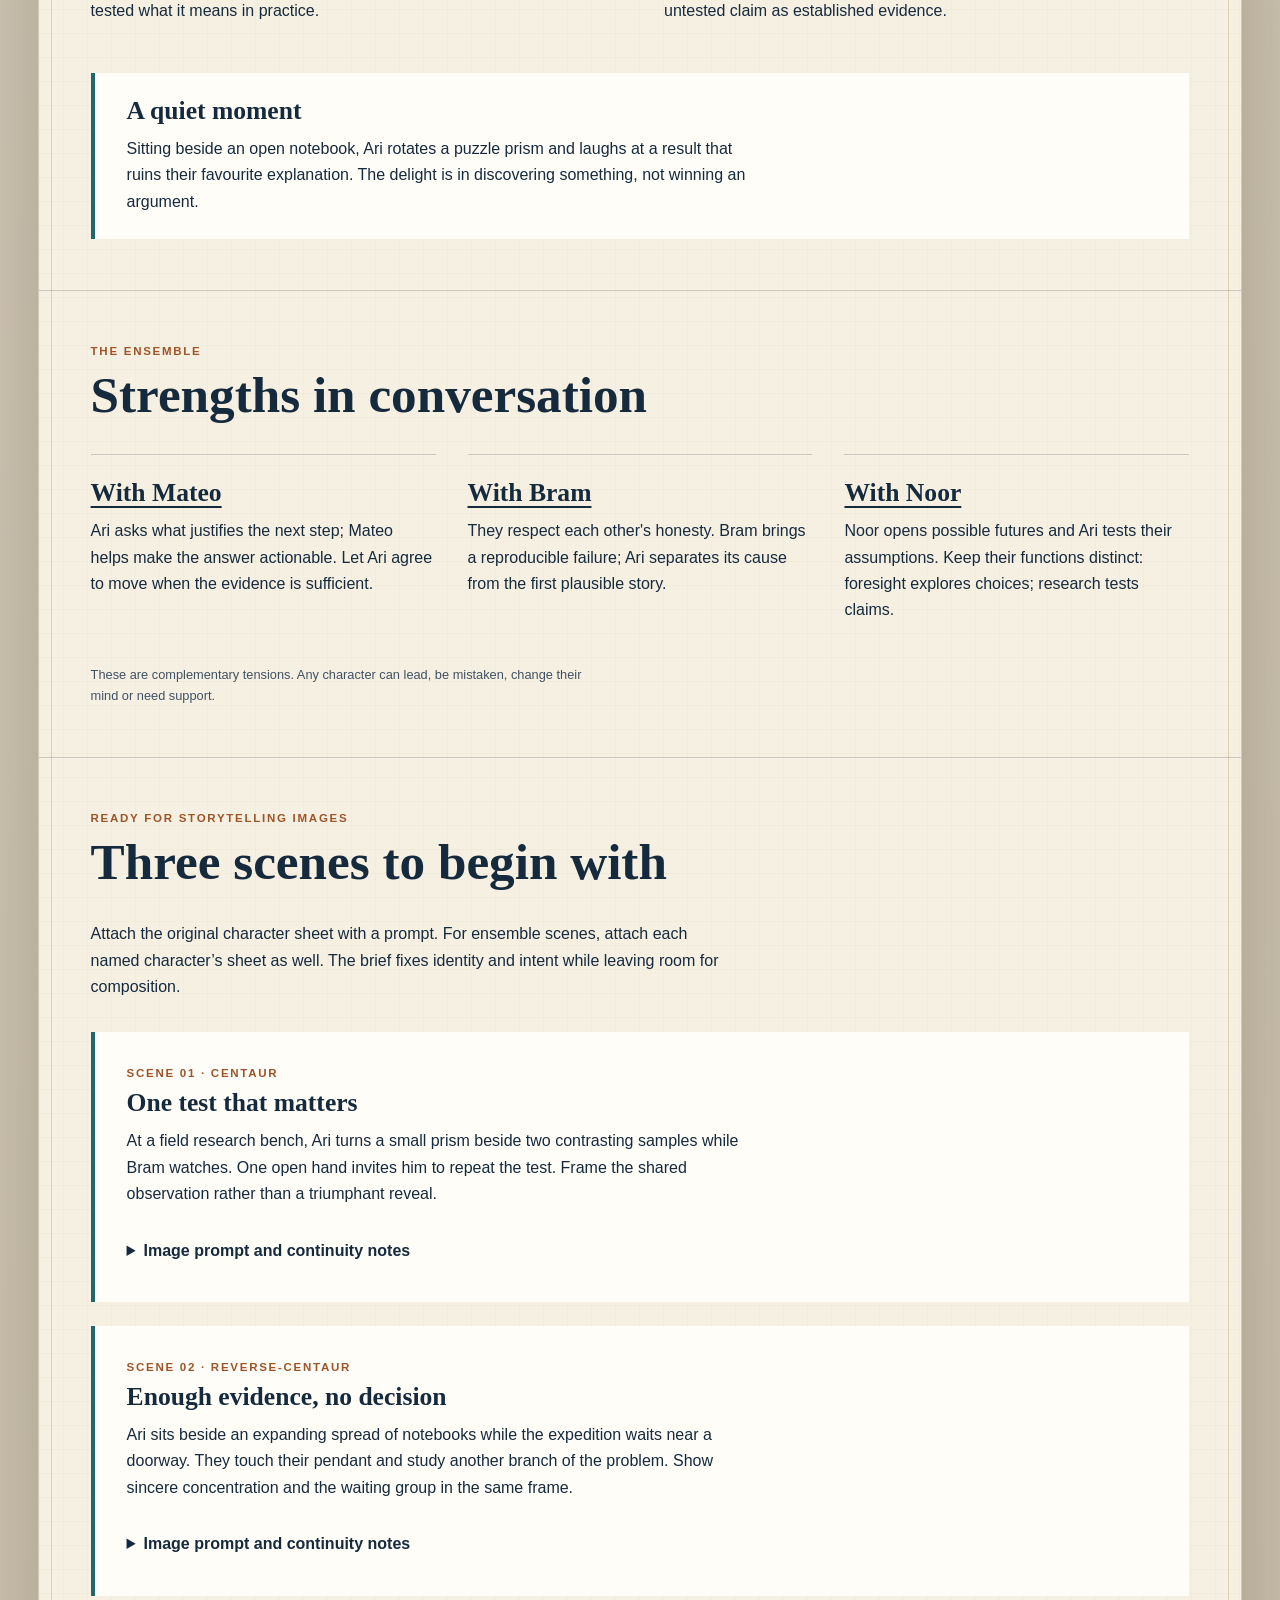
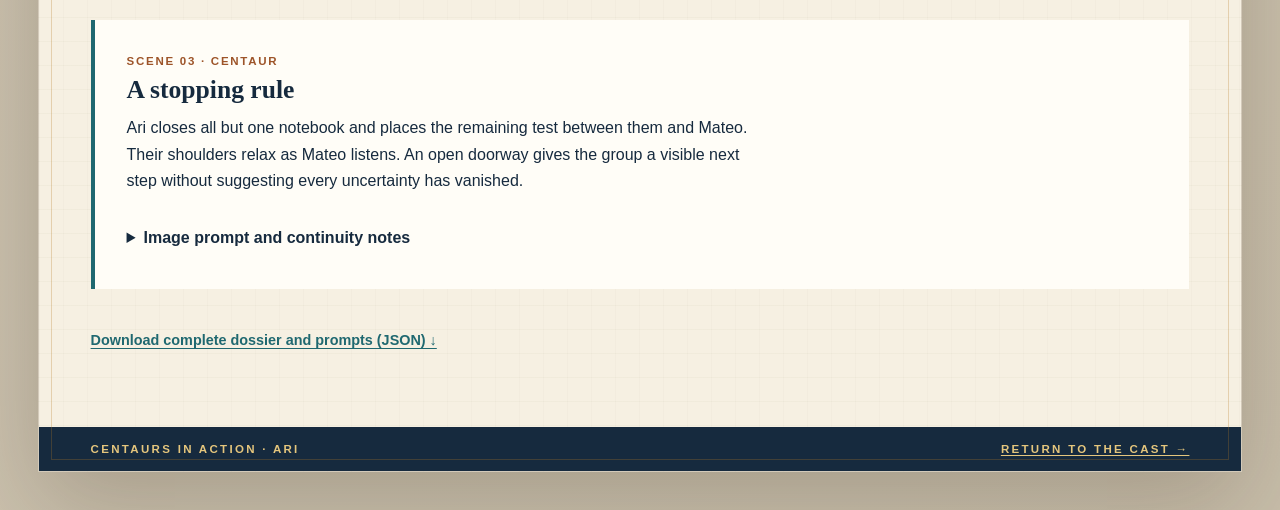
==== commit 66212e48: "Unify cast dossiers with Mateo styling and illustrated packs" ====
--- a/character-references-2/ari/index.html
+++ b/character-references-2/ari/index.html
@@ -1,17 +1,64 @@
 <!doctype html>
-<html lang="en"><head><meta charset="utf-8"><meta name="viewport" content="width=device-width, initial-scale=1">
-<meta name="description" content="Ari — complete character dossier, agency states, visual continuity and storytelling image prompts.">
-<title>Ari — Character Dossier · Centaurs in Action</title><link rel="stylesheet" href="../dossier.css"></head>
-<body><a class="skip-link" href="#main">Skip to dossier</a><nav class="cast-nav" aria-label="Character dossiers"><a href="../../#cast">← The cast</a><a href="../mateo/">Mateo</a><a href="../celeste/">Celeste</a><a href="../ari/" aria-current="page">Ari</a><a href="../imani/">Imani</a><a href="../bram/">Bram</a><a href="../noor/">Noor</a><a href="../rowan/">Rowan</a></nav>
-<main id="main" class="dossier"><header class="masthead"><p class="section-label">Centaurs in Action · Field dossier 03</p><div class="title-row"><div><p>AI researcher and constructive skeptic</p><h1>Ari</h1></div><span class="pronouns">they/them</span></div><p class="essence">Ari turns confident answers back into honest questions.</p></header>
-<nav class="section-nav" aria-label="Dossier sections"><a href="#identity">Identity</a><a href="#personality">Personality</a><a href="#agency">Agency</a><a href="#expressions">Expressions</a><a href="#relationships">Relationships</a><a href="#scenes">Scene briefs</a></nav>
-<section id="identity" class="identity"><div><p class="section-label">Visual authority</p><h2>The useful question</h2><a href="../gender-neutral-tall-gray-centaur-character-study.png" class="sheet-link"><img src="../gender-neutral-tall-gray-centaur-character-study.png" width="1536" height="1024" alt="Ari: full-body centaur and reverse-centaur, with five matching emotional portraits of each form"></a><p class="caption">Centaur at left · reverse-centaur at right. Open the original sheet to inspect details.</p><a class="text-link" href="../gender-neutral-tall-gray-centaur-character-study.png" download>Download reference sheet ↓</a></div><aside><blockquote>“What would change our minds?”</blockquote><dl class="field-list"><div><dt>Physical presence</dt><dd>Very tall, lean, and wiry, with balanced androgynous proportions and quick, precise gestures</dd></div><div><dt>Defining appearance</dt><dd>Golden-brown skin, asymmetric dark curls, violet and gold accents, gray horse coat, and deliberate mixed-gender styling</dd></div><div><dt>Place in society</dt><dd>A respected challenger inside technical and civic institutions; invited when a decision needs evidence rather than ceremony</dd></div></dl></aside></section>
-<section class="continuity"><p class="section-label">Keep consistent across images</p><h2>Identity in every frame</h2><p>Keep golden-brown skin, very tall lean wiry build, asymmetric dark curls with the reference&#x27;s cropped side, expressive brows, gray dappled coat, charcoal draped tunic, violet and gold accents, pendant, cuffs and deliberate mixed-gender styling. Reverse form has a gray horse head, dark mane, the same draped styling, and dark trousers.</p><details><summary>Continuity boundaries and things to avoid</summary><p>Do not make androgyny featureless, masculinize or feminize them to fit a binary template, swap in Noor&#x27;s vitiligo or palomino coat, or depict skepticism as contempt. No lab coat is required to make their role legible.</p><p>Both forms belong to the same person. Neither sadness nor happiness determines the form: a centaur can be worried and act with agency; a reverse-centaur can smile while seeking approval. Keep both forms dignified and fully clothed as shown. Body-art diagrams and added tattoos are excluded.</p><p>The original sheet anchors appearance. Props and scene briefs below extend the storytelling vocabulary; include only what the scene needs.</p></details></section>
-<section id="personality"><p class="section-label">Personality and story foundation</p><h2>The person behind the role</h2><div class="two-columns"><div><p>Ari is curious enough to test almost anything and skeptical enough not to fall in love with the first result. They listen for assumptions hiding inside a question. Their presence can slow a conversation down, but usually because the group is about to learn something it would otherwise miss.</p><p>Ari became a trusted researcher by writing down what would disprove an idea before running the experiment. They remember how easily a polished demonstration can become a promise. Their notebook keeps failed predictions beside successful ones; the crossed-out page is often the page they are happiest to show.</p></div><div><dl class="field-list"><div><dt>First impression</dt><dd>Alert, unconventional, intellectually playful</dd></div><div><dt>Inner engine</dt><dd>Wants claims to become honest questions and useful evidence</dd></div><div><dt>Voice</dt><dd>Curious, exact, lightly mischievous; often answers with a better question</dd></div><div><dt>Private delight</dt><dd>A result that disproves their favourite hypothesis</dd></div></dl></div></div><div class="two-columns"><dl class="field-list"><div><dt>Wants</dt><dd>To give people enough honest evidence to choose well, especially when a confident system makes certainty easy to perform.</dd></div><div><dt>Fears</dt><dd>That a persuasive answer will become unquestionable before anyone has tested what it means in practice.</dd></div></dl><dl class="field-list"><div><dt>Inner contradiction</dt><dd>They welcome being wrong about a hypothesis, yet can struggle to admit that another experiment is no longer the most useful next step.</dd></div><div><dt>Boundary</dt><dd>They will act under uncertainty when it is named. They will not describe an untested claim as established evidence.</dd></div></dl></div><aside class="candid"><h3>A quiet moment</h3><p>Sitting beside an open notebook, Ari rotates a puzzle prism and laughs at a result that ruins their favourite explanation. The delight is in discovering something, not winning an argument.</p></aside></section>
-<section id="agency"><p class="section-label">Two forms · one person</p><h2>Where attention goes</h2><div class="state-grid"><article><span class="state-number">01</span><h3>Centaur · strength-centred</h3><p>Ari names the hidden assumption, proposes a small discriminating test, and agrees what evidence will be enough. Their precision makes a decision safer and their curiosity invites other people to learn with them.</p><dl class="field-list"><div><dt>Signature strength</dt><dd>Separates genuine learning from confident theatre</dd></div><div><dt>Direction for the image</dt><dd>Prism placed on the table; one open hand inviting a test; alert, amused eye contact.</dd></div></dl></article><article><span class="state-number">02</span><h3>Reverse-centaur · pressure-captured</h3><p>When certainty is demanded or evidence is dismissed, Ari hunts for every remaining exception. Precision becomes an endless examination. They protect themselves from a premature conclusion by making any conclusion unreachable, leaving the group unable to move.</p><dl class="field-list"><div><dt>Shadow</dt><dd>Can keep investigating after the group has enough evidence to act</dd></div><div><dt>Direction for the image</dt><dd>Notebook crowded with branches; pendant held tightly; body turned toward the evidence while the conversation moves away.</dd></div></dl></article></div><h3>Recognizable pressure points</h3><ul><li>A polished AI demonstration is treated as proof that a system is dependable.</li><li>A challenge to a claim is heard as disloyalty to the team.</li><li>The group asks for absolute certainty about an irreversible choice.</li></ul><div class="return-path"><h3>The return to agency</h3><ol><li><strong>Notice</strong><span>I am adding questions without changing the decision.</span></li><li><strong>Name</strong><span>Fear of being complicit in a false claim has captured my attention.</span></li><li><strong>Centre</strong><span>I can design a test that separates two plausible explanations.</span></li><li><strong>Act</strong><span>Agree a stopping rule, run that test, and say what remains uncertain.</span></li></ol></div></section>
-<section><p class="section-label">D&amp;D-style characteristics · 1–20</p><h2>How Ari moves</h2><dl class="stats"><div><dt>Strength</dt><dd>11<span> / 20</span></dd><meter min="1" max="20" value="11" aria-label="Strength">11</meter></div><div><dt>Dexterity</dt><dd>15<span> / 20</span></dd><meter min="1" max="20" value="15" aria-label="Dexterity">15</meter></div><div><dt>Constitution</dt><dd>12<span> / 20</span></dd><meter min="1" max="20" value="12" aria-label="Constitution">12</meter></div><div><dt>Intelligence</dt><dd>18<span> / 20</span></dd><meter min="1" max="20" value="18" aria-label="Intelligence">18</meter></div><div><dt>Wisdom</dt><dd>16<span> / 20</span></dd><meter min="1" max="20" value="16" aria-label="Wisdom">16</meter></div><div><dt>Charisma</dt><dd>13<span> / 20</span></dd><meter min="1" max="20" value="13" aria-label="Charisma">13</meter></div></dl><p class="caption">A storytelling shorthand for this character. Scores remain the same in both forms.</p></section>
-<section id="expressions"><p class="section-label">Emotional range</p><h2>Small gestures, clear feelings</h2><p>Raises one eyebrow at vague certainty; touches their pendant when assembling a difficult thought</p><p>The reference sheet shows neutral, curious, happy, worried and thoughtful portraits in each form. Use these direction notes to carry the same feeling into a scene.</p><div class="emotion-grid"><article><h3>Attentive</h3><p>steady eyes and a relaxed mouth; ears forward in reverse form, with no sneer.</p></article><article><h3>Curious</h3><p>one eyebrow lifts and the head angles toward a surprising claim; a slight ear swivel echoes it in reverse form.</p></article><article><h3>Happy</h3><p>quick, mischievous smile at an unexpected result; relaxed muzzle and bright eyes.</p></article><article><h3>Worried</h3><p>pendant touched, brow tight, fingers hovering over the notebook; reverse ears cant back with the same contained tension.</p></article><article><h3>Thoughtful</h3><p>compact hand-to-chin gesture, gaze moving between two observations; hand near the muzzle in reverse form.</p></article></div></section>
-<section><p class="section-label">Objects with a purpose</p><h2>What Ari carries</h2><div class="prop-grid"><article><h3>Puzzle prism</h3><p>Rotated to compare explanations. Its facets catch ordinary light, without implying infallible insight.</p></article><article><h3>Mirrored lens</h3><p>Shows a second view of the same evidence. Keep it hand-sized and visibly held.</p></article><article><h3>Question key</h3><p>A motif for opening an assumption; use as a small personal object, not a weapon.</p></article><article><h3>Observation notebook</h3><p>Contains tests, crossed-out predictions and unresolved questions. In storytelling images use illegible marks rather than generated prose.</p></article></div><p class="caption">Motifs: Puzzle prism, question key, mirrored lens, violet thread. Props support an action; they need not all appear at once.</p></section>
-<section id="relationships"><p class="section-label">The ensemble</p><h2>Strengths in conversation</h2><div class="relationship-grid"><article><h3><a href="../mateo/">With Mateo</a></h3><p>Ari asks what justifies the next step; Mateo helps make the answer actionable. Let Ari agree to move when the evidence is sufficient.</p></article><article><h3><a href="../bram/">With Bram</a></h3><p>They respect each other&#x27;s honesty. Bram brings a reproducible failure; Ari separates its cause from the first plausible story.</p></article><article><h3><a href="../noor/">With Noor</a></h3><p>Noor opens possible futures and Ari tests their assumptions. Keep their functions distinct: foresight explores choices; research tests claims.</p></article></div><p class="caption">These are complementary tensions. Any character can lead, be mistaken, change their mind or need support.</p></section>
-<section id="scenes"><p class="section-label">Ready for storytelling images</p><h2>Three scenes to begin with</h2><p>Attach the original character sheet with a prompt. For ensemble scenes, attach each named character’s sheet as well. The brief fixes identity and intent while leaving room for composition.</p><div class="scenes"><article class="scene"><p class="section-label">Scene 01 · Centaur</p><h3>One test that matters</h3><p>At a field research bench, Ari turns a small prism beside two contrasting samples while Bram watches. One open hand invites him to repeat the test. Frame the shared observation rather than a triumphant reveal.</p><details><summary>Image prompt and continuity notes</summary><p class="prompt-text" id="prompt-1">Character: Ari (they/them). Use the attached Ari reference sheet as the identity authority. Form: Centaur. Keep golden-brown skin, very tall lean wiry build, asymmetric dark curls with the reference&#x27;s cropped side, expressive brows, gray dappled coat, charcoal draped tunic, violet and gold accents, pendant, cuffs and deliberate mixed-gender styling. Reverse form has a gray horse head, dark mane, the same draped styling, and dark trousers. Scene: At a field research bench, Ari turns a small prism beside two contrasting samples while Bram watches. One open hand invites him to repeat the test. Frame the shared observation rather than a triumphant reveal. Style: warm illustrated mythic adventure, expressive ink contours, painterly shading, tactile materials and grounded light. Preserve anatomy: centaur = human head and torso joined to a four-legged horse body; reverse-centaur = horse head on a clothed human body with two human legs. Keep all limbs plausible. Preserve identity, build, clothing and markings across forms. Agency is conveyed through attention, posture and context, never through changing skin tone, body size or gender. No body art, readable text, labels, watermark or logos. Avoid: Do not make androgyny featureless, masculinize or feminize them to fit a binary template, swap in Noor&#x27;s vitiligo or palomino coat, or depict skepticism as contempt. No lab coat is required to make their role legible.</p><button type="button" data-copy="prompt-1" hidden>Copy image prompt</button></details></article><article class="scene"><p class="section-label">Scene 02 · Reverse-centaur</p><h3>Enough evidence, no decision</h3><p>Ari sits beside an expanding spread of notebooks while the expedition waits near a doorway. They touch their pendant and study another branch of the problem. Show sincere concentration and the waiting group in the same frame.</p><details><summary>Image prompt and continuity notes</summary><p class="prompt-text" id="prompt-2">Character: Ari (they/them). Use the attached Ari reference sheet as the identity authority. Form: Reverse-centaur. Keep golden-brown skin, very tall lean wiry build, asymmetric dark curls with the reference&#x27;s cropped side, expressive brows, gray dappled coat, charcoal draped tunic, violet and gold accents, pendant, cuffs and deliberate mixed-gender styling. Reverse form has a gray horse head, dark mane, the same draped styling, and dark trousers. Scene: Ari sits beside an expanding spread of notebooks while the expedition waits near a doorway. They touch their pendant and study another branch of the problem. Show sincere concentration and the waiting group in the same frame. Style: warm illustrated mythic adventure, expressive ink contours, painterly shading, tactile materials and grounded light. Preserve anatomy: centaur = human head and torso joined to a four-legged horse body; reverse-centaur = horse head on a clothed human body with two human legs. Keep all limbs plausible. Preserve identity, build, clothing and markings across forms. Agency is conveyed through attention, posture and context, never through changing skin tone, body size or gender. No body art, readable text, labels, watermark or logos. Avoid: Do not make androgyny featureless, masculinize or feminize them to fit a binary template, swap in Noor&#x27;s vitiligo or palomino coat, or depict skepticism as contempt. No lab coat is required to make their role legible.</p><button type="button" data-copy="prompt-2" hidden>Copy image prompt</button></details></article><article class="scene"><p class="section-label">Scene 03 · Centaur</p><h3>A stopping rule</h3><p>Ari closes all but one notebook and places the remaining test between them and Mateo. Their shoulders relax as Mateo listens. An open doorway gives the group a visible next step without suggesting every uncertainty has vanished.</p><details><summary>Image prompt and continuity notes</summary><p class="prompt-text" id="prompt-3">Character: Ari (they/them). Use the attached Ari reference sheet as the identity authority. Form: Centaur. Keep golden-brown skin, very tall lean wiry build, asymmetric dark curls with the reference&#x27;s cropped side, expressive brows, gray dappled coat, charcoal draped tunic, violet and gold accents, pendant, cuffs and deliberate mixed-gender styling. Reverse form has a gray horse head, dark mane, the same draped styling, and dark trousers. Scene: Ari closes all but one notebook and places the remaining test between them and Mateo. Their shoulders relax as Mateo listens. An open doorway gives the group a visible next step without suggesting every uncertainty has vanished. Style: warm illustrated mythic adventure, expressive ink contours, painterly shading, tactile materials and grounded light. Preserve anatomy: centaur = human head and torso joined to a four-legged horse body; reverse-centaur = horse head on a clothed human body with two human legs. Keep all limbs plausible. Preserve identity, build, clothing and markings across forms. Agency is conveyed through attention, posture and context, never through changing skin tone, body size or gender. No body art, readable text, labels, watermark or logos. Avoid: Do not make androgyny featureless, masculinize or feminize them to fit a binary template, swap in Noor&#x27;s vitiligo or palomino coat, or depict skepticism as contempt. No lab coat is required to make their role legible.</p><button type="button" data-copy="prompt-3" hidden>Copy image prompt</button></details></article></div><p><a class="text-link" href="reference.json" download>Download complete dossier and prompts (JSON) ↓</a></p><p class="copy-status" role="status" aria-live="polite"></p></section>
-<footer><p>Centaurs in Action · Ari field dossier</p><a href="../../#cast">Return to the cast →</a></footer></main><script src="../dossier.js"></script></body></html>+<html lang="en">
+<head>
+  <meta charset="utf-8">
+  <meta name="viewport" content="width=device-width, initial-scale=1">
+  <meta name="description" content="Ari — illustrated character dossier, pack contents, agency states and storytelling image prompts.">
+  <title>Ari — Character Dossier · Centaurs in Action</title>
+  <link rel="stylesheet" href="../dossier.css">
+</head>
+<body>
+  <a class="skip-link" href="#main">Skip to dossier</a>
+  <nav class="cast-navigation" aria-label="Character dossiers"><a href="../../#cast">← The cast</a><a href="../mateo/">Mateo</a><a href="../celeste/">Celeste</a><a href="../ari/" aria-current="page">Ari</a><a href="../imani/">Imani</a><a href="../bram/">Bram</a><a href="../noor/">Noor</a><a href="../rowan/">Rowan</a></nav>
+  <main id="main" class="page-shell">
+    <article class="dossier" aria-labelledby="character-name">
+      <header class="masthead">
+        <div class="masthead__eyebrow"><span>Field dossier</span><span aria-hidden="true">✦</span><span>Researcher 03</span></div>
+        <div class="masthead__title-row"><div><p class="kicker">AI researcher and constructive skeptic</p><h1 id="character-name">Ari</h1></div><p class="pronouns">they/them</p></div>
+        <p class="essence">Ari turns confident answers back into honest questions.</p>
+      </header>
+      <nav class="section-nav" aria-label="Dossier sections"><a href="#identity">Identity</a><a href="#agency">Agency</a><a href="#pack">In the pack</a><a href="#expressions">Expressions</a><a href="#personality">Personality</a><a href="#relationships">Relationships</a><a href="#scenes">Scene briefs</a></nav>
+      <section id="identity" class="hero-grid" aria-label="Character overview">
+        <div class="character-stage">
+          <div class="character-stage__label">Strength-centred</div><div class="sun-mark" aria-hidden="true"></div>
+          <img class="character-stage__centaur" src="assets/centaur-full-body.png" alt="Ari in full centaur form">
+          <div class="alternate-form"><span class="alternate-form__label">Weakness-centred</span><img src="assets/reverse-full-body.png" alt="Ari in full reverse-centaur form"></div>
+          <p class="stage-note">Alert, unconventional, intellectually playful</p>
+        </div>
+        <div class="character-story">
+          <section class="story-block"><p class="section-label">Place in society</p><h2>The useful question</h2><p>A respected challenger inside technical and civic institutions; invited when a decision needs evidence rather than ceremony</p></section>
+          <figure class="quote-card"><blockquote>“What would change our minds?”</blockquote><figcaption>— Ari’s guiding phrase</figcaption></figure>
+          <section class="tension-grid" aria-label="Leadership profile"><div><p class="section-label">At their best</p><p>Separates genuine learning from confident theatre</p></div><div><p class="section-label">Watch for</p><p>Can keep investigating after the group has enough evidence to act</p></div></section>
+          <a class="reference-link" href="../gender-neutral-tall-gray-centaur-character-study.png" download>Download original reference sheet ↓</a>
+        </div>
+      </section>
+      <section id="agency" class="agency-lens" aria-labelledby="agency-title">
+        <header class="agency-lens__heading"><div><p class="section-label">The agency lens</p><h2 id="agency-title">Two forms. One person.</h2></div><p>The form reveals where Ari’s attention is centred—and whether they can shape what happens next.</p></header>
+        <div class="agency-states">
+          <article class="agency-state agency-state--centaur"><div class="agency-state__art"><span class="agency-state__number">01</span><img src="assets/centaur-full-body.png" alt="Ari, centred in strengths"></div><div class="agency-state__story"><p class="section-label">Centaur · strengths in focus</p><h3>“I can shape what happens next.”</h3><p>Ari names the hidden assumption, proposes a small discriminating test, and agrees what evidence will be enough. Their precision makes a decision safer and their curiosity invites other people to learn with them.</p><dl class="agency-signals"><div><dt>Strength</dt><dd>Separates genuine learning from confident theatre</dd></div><div><dt>Posture</dt><dd>Prism placed on the table; one open hand inviting a test; alert, amused eye contact.</dd></div></dl></div></article>
+          <article class="agency-state agency-state--reverse"><div class="agency-state__art"><span class="agency-state__number">02</span><img src="assets/reverse-full-body.png" alt="Ari, attention captured by pressure"></div><div class="agency-state__story"><p class="section-label">Reverse-centaur · pressure-captured</p><h3>“The world is deciding who I am.”</h3><p>When certainty is demanded or evidence is dismissed, Ari hunts for every remaining exception. Precision becomes an endless examination. They protect themselves from a premature conclusion by making any conclusion unreachable, leaving the group unable to move.</p><dl class="agency-signals"><div><dt>Shadow</dt><dd>Can keep investigating after the group has enough evidence to act</dd></div><div><dt>Posture</dt><dd>Notebook crowded with branches; pendant held tightly; body turned toward the evidence while the conversation moves away.</dd></div></dl></div></article>
+        </div>
+        <aside class="return-path" aria-label="Return to agency"><div class="return-path__message"><p class="section-label">The way back</p><h3>Awareness is the first act of agency.</h3><p>The reverse-centaur is a state to recognize, not a self to reject. Ari returns by recovering one available strength and acting from it.</p></div><ol class="return-path__steps"><li><strong>Notice</strong><span>I am adding questions without changing the decision.</span></li><li><strong>Name</strong><span>Fear of being complicit in a false claim has captured my attention.</span></li><li><strong>Centre</strong><span>I can design a test that separates two plausible explanations.</span></li><li><strong>Act</strong><span>Agree a stopping rule, run that test, and say what remains uncertain.</span></li></ol></aside>
+        <details class="pressure-notes"><summary>Recognizable pressure points</summary><ul><li>A polished AI demonstration is treated as proof that a system is dependable.</li><li>A challenge to a claim is heard as disloyalty to the team.</li><li>The group asks for absolute certainty about an irreversible choice.</li></ul></details>
+      </section>
+      <section id="pack" class="detail-grid">
+        <div class="stats-panel" aria-labelledby="characteristics-title"><div class="section-heading"><div><p class="section-label">D&amp;D-style characteristics</p><h2 id="characteristics-title">How Ari moves</h2></div><span class="scale-note">1–20 scale</span></div><div class="stats" role="list"><div class="stat" role="listitem" style="--score: 55%"><span class="stat__abbr">STR</span><strong>11</strong><span class="stat__name">Strength</span></div><div class="stat" role="listitem" style="--score: 75%"><span class="stat__abbr">DEX</span><strong>15</strong><span class="stat__name">Dexterity</span></div><div class="stat" role="listitem" style="--score: 60%"><span class="stat__abbr">CON</span><strong>12</strong><span class="stat__name">Constitution</span></div><div class="stat stat--signature" role="listitem" style="--score: 90%"><span class="stat__abbr">INT</span><strong>18</strong><span class="stat__name">Intelligence</span></div><div class="stat" role="listitem" style="--score: 80%"><span class="stat__abbr">WIS</span><strong>16</strong><span class="stat__name">Wisdom</span></div><div class="stat" role="listitem" style="--score: 65%"><span class="stat__abbr">CHA</span><strong>13</strong><span class="stat__name">Charisma</span></div></div><p class="caption">The same person, with the same strengths, in both forms.</p></div>
+        <div class="objects-panel" aria-labelledby="objects-title"><div class="section-heading"><div><p class="section-label">Tools for the journey</p><h2 id="objects-title">Inside Ari’s pack</h2></div></div><div class="object-list"><figure class="tool-card"><a class="tool-card__image" href="../../adventurer-props/transparent-1024/puzzle-prism-lens.png" download aria-label="Download Puzzle prism artwork"><img src="../../adventurer-props/transparent-1024/puzzle-prism-lens.png" alt="Triangular prism in a brass hand-lens frame" loading="lazy"></a><figcaption><span>Inquiry</span><strong>Puzzle prism</strong><p>Rotated to compare explanations. Its facets catch ordinary light, without implying infallible insight.</p></figcaption></figure><figure class="tool-card"><a class="tool-card__image" href="../../adventurer-props/transparent-1024/mirrored-hand-lens.png" download aria-label="Download Mirrored lens artwork"><img src="../../adventurer-props/transparent-1024/mirrored-hand-lens.png" alt="Small mirrored lens with brass frame and wooden handle" loading="lazy"></a><figcaption><span>Perspective</span><strong>Mirrored lens</strong><p>Shows a second view of the same evidence. Keep it hand-sized and visibly held.</p></figcaption></figure><figure class="tool-card"><a class="tool-card__image" href="../../adventurer-props/transparent-1024/curiosity-keyring.png" download aria-label="Download Question key artwork"><img src="../../adventurer-props/transparent-1024/curiosity-keyring.png" alt="Brass question keys on a leather-trimmed key ring" loading="lazy"></a><figcaption><span>Possibility</span><strong>Question key</strong><p>A motif for opening an assumption; use as a small personal object, not a weapon.</p></figcaption></figure><figure class="tool-card"><a class="tool-card__image" href="../../adventurer-props/transparent-1024/field-notebook.png" download aria-label="Download Observation notebook artwork"><img src="../../adventurer-props/transparent-1024/field-notebook.png" alt="Open leather observation notebook with pencil and ribbon" loading="lazy"></a><figcaption><span>Evidence</span><strong>Observation notebook</strong><p>Contains tests, crossed-out predictions and unresolved questions. In storytelling images use illegible marks rather than generated prose.</p></figcaption></figure></div><p class="caption">Puzzle prism, question key, mirrored lens, violet thread. Pack only what the scene needs.</p></div>
+      </section>
+      <section id="expressions" class="expression-panel" aria-labelledby="expressions-title">
+        <div class="expression-panel__heading"><div><p class="section-label">Emotional range</p><h2 id="expressions-title">The face behind the role</h2></div><div class="form-toggle" aria-label="Expression form" hidden><button class="form-toggle__button is-active" type="button" data-form="human" aria-pressed="true">Centaur state</button><button class="form-toggle__button" type="button" data-form="reverse" aria-pressed="false">Reverse state</button></div></div>
+        <div class="expressions" data-expression-grid data-character="Ari" data-form="human"><figure class="expression"><div class="expression__portrait"><img src="assets/human-neutral.png" alt="Ari attentive in centaur form" data-emotion="attentive" data-expression="neutral" loading="lazy"></div><figcaption>Attentive</figcaption></figure><figure class="expression"><div class="expression__portrait"><img src="assets/human-curious.png" alt="Ari curious in centaur form" data-emotion="curious" data-expression="curious" loading="lazy"></div><figcaption>Curious</figcaption></figure><figure class="expression"><div class="expression__portrait"><img src="assets/human-happy.png" alt="Ari happy in centaur form" data-emotion="happy" data-expression="happy" loading="lazy"></div><figcaption>Happy</figcaption></figure><figure class="expression"><div class="expression__portrait"><img src="assets/human-worried.png" alt="Ari worried in centaur form" data-emotion="worried" data-expression="worried" loading="lazy"></div><figcaption>Worried</figcaption></figure><figure class="expression"><div class="expression__portrait"><img src="assets/human-thoughtful.png" alt="Ari thoughtful in centaur form" data-emotion="thoughtful" data-expression="thoughtful" loading="lazy"></div><figcaption>Thoughtful</figcaption></figure></div>
+        <p class="expression-tell">Raises one eyebrow at vague certainty; touches their pendant when assembling a difficult thought</p>
+        <details><summary>Direction notes for the five expressions</summary><div class="emotion-notes"><article><h3>Attentive</h3><p>steady eyes and a relaxed mouth; ears forward in reverse form, with no sneer.</p></article><article><h3>Curious</h3><p>one eyebrow lifts and the head angles toward a surprising claim; a slight ear swivel echoes it in reverse form.</p></article><article><h3>Happy</h3><p>quick, mischievous smile at an unexpected result; relaxed muzzle and bright eyes.</p></article><article><h3>Worried</h3><p>pendant touched, brow tight, fingers hovering over the notebook; reverse ears cant back with the same contained tension.</p></article><article><h3>Thoughtful</h3><p>compact hand-to-chin gesture, gaze moving between two observations; hand near the muzzle in reverse form.</p></article></div></details>
+        <p class="caption">Portraits follow the original identity references. <a href="../gender-neutral-tall-gray-centaur-character-study.png">View both complete expression sets →</a></p>
+      </section>
+      <section class="story-section continuity" aria-labelledby="continuity-title"><p class="section-label">Keep consistent across images</p><h2 id="continuity-title">Identity in every frame</h2><dl class="field-list"><div><dt>Physical presence</dt><dd>Very tall, lean, and wiry, with balanced androgynous proportions and quick, precise gestures</dd></div><div><dt>Defining appearance</dt><dd>Golden-brown skin, asymmetric dark curls, violet and gold accents, gray horse coat, and deliberate mixed-gender styling</dd></div></dl><p>Keep golden-brown skin, very tall lean wiry build, asymmetric dark curls with the reference&#x27;s cropped side, expressive brows, gray dappled coat, charcoal draped tunic, violet and gold accents, pendant, cuffs and deliberate mixed-gender styling. Reverse form has a gray horse head, dark mane, the same draped styling, and dark trousers.</p><p class="asset-downloads"><a href="assets/centaur-full-body.png" download>Centaur PNG ↓</a> · <a href="assets/reverse-full-body.png" download>Reverse-centaur PNG ↓</a></p><details><summary>Continuity boundaries and things to avoid</summary><p>Do not make androgyny featureless, masculinize or feminize them to fit a binary template, swap in Noor&#x27;s vitiligo or palomino coat, or depict skepticism as contempt. No lab coat is required to make their role legible.</p><p>Both forms belong to the same person. Neither sadness nor happiness determines the form: a centaur can be worried and act with agency; a reverse-centaur can smile while seeking approval. Keep both forms dignified and fully clothed as shown. Body-art diagrams and added tattoos are excluded.</p><p>The original sheet anchors appearance. Pack contents and scene briefs extend the storytelling vocabulary; include only what the scene needs.</p></details></section>
+      <section id="personality" class="story-section"><p class="section-label">Personality and story foundation</p><h2>The person behind the role</h2><div class="two-columns"><div><p>Ari is curious enough to test almost anything and skeptical enough not to fall in love with the first result. They listen for assumptions hiding inside a question. Their presence can slow a conversation down, but usually because the group is about to learn something it would otherwise miss.</p><p>Ari became a trusted researcher by writing down what would disprove an idea before running the experiment. They remember how easily a polished demonstration can become a promise. Their notebook keeps failed predictions beside successful ones; the crossed-out page is often the page they are happiest to show.</p></div><dl class="field-list"><div><dt>First impression</dt><dd>Alert, unconventional, intellectually playful</dd></div><div><dt>Inner engine</dt><dd>Wants claims to become honest questions and useful evidence</dd></div><div><dt>Voice</dt><dd>Curious, exact, lightly mischievous; often answers with a better question</dd></div><div><dt>Private delight</dt><dd>A result that disproves their favourite hypothesis</dd></div></dl></div><div class="two-columns"><dl class="field-list"><div><dt>Wants</dt><dd>To give people enough honest evidence to choose well, especially when a confident system makes certainty easy to perform.</dd></div><div><dt>Fears</dt><dd>That a persuasive answer will become unquestionable before anyone has tested what it means in practice.</dd></div></dl><dl class="field-list"><div><dt>Inner contradiction</dt><dd>They welcome being wrong about a hypothesis, yet can struggle to admit that another experiment is no longer the most useful next step.</dd></div><div><dt>Boundary</dt><dd>They will act under uncertainty when it is named. They will not describe an untested claim as established evidence.</dd></div></dl></div><aside class="candid"><h3>A quiet moment</h3><p>Sitting beside an open notebook, Ari rotates a puzzle prism and laughs at a result that ruins their favourite explanation. The delight is in discovering something, not winning an argument.</p></aside></section>
+      <section id="relationships" class="story-section"><p class="section-label">The ensemble</p><h2>Strengths in conversation</h2><div class="relationship-grid"><article><h3><a href="../mateo/">With Mateo</a></h3><p>Ari asks what justifies the next step; Mateo helps make the answer actionable. Let Ari agree to move when the evidence is sufficient.</p></article><article><h3><a href="../bram/">With Bram</a></h3><p>They respect each other&#x27;s honesty. Bram brings a reproducible failure; Ari separates its cause from the first plausible story.</p></article><article><h3><a href="../noor/">With Noor</a></h3><p>Noor opens possible futures and Ari tests their assumptions. Keep their functions distinct: foresight explores choices; research tests claims.</p></article></div><p class="caption">These are complementary tensions. Any character can lead, be mistaken, change their mind or need support.</p></section>
+      <section id="scenes" class="story-section"><p class="section-label">Ready for storytelling images</p><h2>Three scenes to begin with</h2><p>Attach the original character sheet with a prompt. For ensemble scenes, attach each named character’s sheet as well. The brief fixes identity and intent while leaving room for composition.</p><div class="scenes"><article class="scene"><p class="section-label">Scene 01 · Centaur</p><h3>One test that matters</h3><p>At a field research bench, Ari turns a small prism beside two contrasting samples while Bram watches. One open hand invites him to repeat the test. Frame the shared observation rather than a triumphant reveal.</p><details><summary>Image prompt and continuity notes</summary><p class="prompt-text" id="prompt-1">Character: Ari (they/them). Use the attached Ari reference sheet as the identity authority. Form: Centaur. Keep golden-brown skin, very tall lean wiry build, asymmetric dark curls with the reference&#x27;s cropped side, expressive brows, gray dappled coat, charcoal draped tunic, violet and gold accents, pendant, cuffs and deliberate mixed-gender styling. Reverse form has a gray horse head, dark mane, the same draped styling, and dark trousers. Scene: At a field research bench, Ari turns a small prism beside two contrasting samples while Bram watches. One open hand invites him to repeat the test. Frame the shared observation rather than a triumphant reveal. Style: warm illustrated mythic adventure, expressive ink contours, painterly shading, tactile materials and grounded light. Preserve anatomy: centaur = human head and torso joined to a four-legged horse body; reverse-centaur = horse head on a clothed human body with two human legs. Keep all limbs plausible. Preserve identity, build, clothing and markings across forms. Agency is conveyed through attention, posture and context, never through changing skin tone, body size or gender. No body art, readable text, labels, watermark or logos. Avoid: Do not make androgyny featureless, masculinize or feminize them to fit a binary template, swap in Noor&#x27;s vitiligo or palomino coat, or depict skepticism as contempt. No lab coat is required to make their role legible.</p><button type="button" data-copy="prompt-1" hidden>Copy image prompt</button></details></article><article class="scene"><p class="section-label">Scene 02 · Reverse-centaur</p><h3>Enough evidence, no decision</h3><p>Ari sits beside an expanding spread of notebooks while the expedition waits near a doorway. They touch their pendant and study another branch of the problem. Show sincere concentration and the waiting group in the same frame.</p><details><summary>Image prompt and continuity notes</summary><p class="prompt-text" id="prompt-2">Character: Ari (they/them). Use the attached Ari reference sheet as the identity authority. Form: Reverse-centaur. Keep golden-brown skin, very tall lean wiry build, asymmetric dark curls with the reference&#x27;s cropped side, expressive brows, gray dappled coat, charcoal draped tunic, violet and gold accents, pendant, cuffs and deliberate mixed-gender styling. Reverse form has a gray horse head, dark mane, the same draped styling, and dark trousers. Scene: Ari sits beside an expanding spread of notebooks while the expedition waits near a doorway. They touch their pendant and study another branch of the problem. Show sincere concentration and the waiting group in the same frame. Style: warm illustrated mythic adventure, expressive ink contours, painterly shading, tactile materials and grounded light. Preserve anatomy: centaur = human head and torso joined to a four-legged horse body; reverse-centaur = horse head on a clothed human body with two human legs. Keep all limbs plausible. Preserve identity, build, clothing and markings across forms. Agency is conveyed through attention, posture and context, never through changing skin tone, body size or gender. No body art, readable text, labels, watermark or logos. Avoid: Do not make androgyny featureless, masculinize or feminize them to fit a binary template, swap in Noor&#x27;s vitiligo or palomino coat, or depict skepticism as contempt. No lab coat is required to make their role legible.</p><button type="button" data-copy="prompt-2" hidden>Copy image prompt</button></details></article><article class="scene"><p class="section-label">Scene 03 · Centaur</p><h3>A stopping rule</h3><p>Ari closes all but one notebook and places the remaining test between them and Mateo. Their shoulders relax as Mateo listens. An open doorway gives the group a visible next step without suggesting every uncertainty has vanished.</p><details><summary>Image prompt and continuity notes</summary><p class="prompt-text" id="prompt-3">Character: Ari (they/them). Use the attached Ari reference sheet as the identity authority. Form: Centaur. Keep golden-brown skin, very tall lean wiry build, asymmetric dark curls with the reference&#x27;s cropped side, expressive brows, gray dappled coat, charcoal draped tunic, violet and gold accents, pendant, cuffs and deliberate mixed-gender styling. Reverse form has a gray horse head, dark mane, the same draped styling, and dark trousers. Scene: Ari closes all but one notebook and places the remaining test between them and Mateo. Their shoulders relax as Mateo listens. An open doorway gives the group a visible next step without suggesting every uncertainty has vanished. Style: warm illustrated mythic adventure, expressive ink contours, painterly shading, tactile materials and grounded light. Preserve anatomy: centaur = human head and torso joined to a four-legged horse body; reverse-centaur = horse head on a clothed human body with two human legs. Keep all limbs plausible. Preserve identity, build, clothing and markings across forms. Agency is conveyed through attention, posture and context, never through changing skin tone, body size or gender. No body art, readable text, labels, watermark or logos. Avoid: Do not make androgyny featureless, masculinize or feminize them to fit a binary template, swap in Noor&#x27;s vitiligo or palomino coat, or depict skepticism as contempt. No lab coat is required to make their role legible.</p><button type="button" data-copy="prompt-3" hidden>Copy image prompt</button></details></article></div><a class="reference-link" href="reference.json" download>Download complete dossier and prompts (JSON) ↓</a><p class="copy-status" role="status" aria-live="polite"></p></section>
+      <footer class="dossier-footer"><span>Centaurs in Action · Ari</span><a href="../../#cast">Return to the cast →</a></footer>
+    </article>
+  </main>
+  <script src="../dossier.js"></script>
+</body>
+</html>
--- a/character-references-2/dossier.css
+++ b/character-references-2/dossier.css
@@ -1,62 +1,39 @@
+/* Mateo's illustrated dossier is the shared visual foundation. */
 @import url("mateo/styles.css");
-html { scroll-behavior: smooth; }
-body { min-width: 0; }
 a { color: inherit; text-underline-offset: .2em; }
-a:focus-visible, button:focus-visible, summary:focus-visible { outline: 3px solid var(--teal); outline-offset: 5px; }
-.cast-nav { display: flex; flex-wrap: wrap; align-items: center; gap: .5rem 1.5rem; padding: 1rem max(1.5rem, calc((100vw - 90rem) / 2)); background: var(--ink); color: var(--paper-light); }
-.cast-nav a { display: inline-block; padding: .5rem 0; font-size: .9rem; text-decoration: none; }
-.cast-nav a:first-child { margin-right: auto; color: var(--gold-light); }
-.cast-nav a[aria-current], .cast-nav a:hover { color: var(--gold-light); text-decoration: underline; }
-.cast-nav a:focus-visible { outline-color: var(--gold-light); }
+a:focus-visible, button:focus-visible, summary:focus-visible { outline: 3px solid var(--teal); outline-offset: 4px; }
+[hidden] { display: none !important; }
 .skip-link { position: absolute; top: -8rem; z-index: 10; padding: 1rem; background: var(--paper-light); }
 .skip-link:focus { top: 0; }
-.dossier { margin: 2rem auto; overflow: visible; }
-.dossier::before { display: none; }
-.masthead { padding: clamp(2rem, 5vw, 4.5rem); }
-.masthead .section-label { color: var(--gold-light); }
-.title-row { display: flex; justify-content: space-between; align-items: end; gap: 2rem; margin-top: 2rem; }
-.title-row p { margin-bottom: 1.5rem; }
-.title-row h1 { line-height: 1; }
-.essence { max-width: 52ch; margin: 1.5rem 0 0; }
-.pronouns { max-width: 15rem; line-height: 1.5; }
 .section-nav { display: flex; flex-wrap: wrap; gap: .5rem 1.5rem; padding: 1rem clamp(1.5rem, 4vw, 4.5rem); border-bottom: 1px solid var(--line); }
-.section-nav a { padding: .5rem 0; font-size: .88rem; font-weight: 700; }
-.dossier > section { padding: clamp(2rem, 4vw, 4.5rem); border-bottom: 1px solid var(--line); scroll-margin-top: 1rem; }
-section > h2 { font-size: clamp(2rem, 4vw, 3.3rem); margin-bottom: 2rem; }
-p, li, dd { line-height: 1.65; }
-p { max-width: 72ch; }
-h3 { font-size: 1.4rem; margin: 0 0 .75rem; }
-.identity { display: grid; grid-template-columns: minmax(0, 1.5fr) minmax(0, 1fr); gap: 3rem; align-items: start; }
-.sheet-link { display: block; margin-top: 1.5rem; background: white; border: 1px solid var(--line); }
-.sheet-link img { display: block; width: 100%; height: auto; }
-blockquote { font-size: clamp(1.8rem, 3vw, 2.7rem); line-height: 1.15; margin: 0 0 2rem; color: var(--teal); }
-.caption { color: var(--ink-soft); font-size: .86rem; margin: 1rem 0; }
-.text-link { display: inline-block; padding: .65rem 0; font-weight: 700; color: var(--teal); }
+.section-nav a { padding: .5rem 0; font-size: .85rem; font-weight: 700; }
+.reference-link { display: inline-block; padding: .7rem 0; color: var(--teal); font-size: .9rem; font-weight: 700; }
+.caption { color: var(--ink-soft); font-size: .8rem; line-height: 1.55; margin: 1.5rem 0 0; }
+.pressure-notes { margin-top: 1.5rem; }
+.pressure-notes summary { color: var(--gold-light); }
+.pressure-notes ul { line-height: 1.65; }
+.pressure-notes summary:focus-visible { outline-color: var(--gold-light); }
+.agency-lens > .section-label, .agency-lens__heading .section-label { color: var(--gold-light); }
+/* Both expression forms share a stable stage; switching does not move the page. */
+.expression__portrait,
+.expressions[data-form="reverse"] .expression__portrait { height: clamp(14rem, 23vw, 21rem); }
+.expression__portrait img,
+.expressions[data-form="reverse"] .expression__portrait img { width: 100%; height: 100%; max-width: 100%; object-fit: contain; margin: 0; }
+.expression-tell { margin: 2rem 0 1rem; color: var(--ink-soft); line-height: 1.65; }
+.story-section { padding: clamp(2rem, 4vw, 4.5rem); border-top: 1px solid var(--line); }
+.story-section > h2 { font-size: clamp(2rem, 4vw, 3.3rem); margin-bottom: 2rem; }
+.story-section p, .story-section li, .story-section dd, .emotion-notes p { line-height: 1.65; }
+.story-section p { max-width: 72ch; }
+.continuity { background: rgba(229, 198, 125, .16); }
+.two-columns, .continuity > .field-list { display: grid; grid-template-columns: repeat(2,minmax(0,1fr)); gap: 3rem; }
 .field-list { margin: 0; }
 .field-list > div { margin-bottom: 1.5rem; }
-dt { font-weight: 800; margin-bottom: .35rem; }
-dd { margin: 0; }
-.continuity { background: #ede5d3; }
-.two-columns, .state-grid { display: grid; grid-template-columns: repeat(2,minmax(0,1fr)); gap: 3rem; }
+.field-list dt { font-weight: 800; margin-bottom: .35rem; }
+.field-list dd { margin: 0; }
 .candid { margin-top: 1.5rem; padding: 1.5rem 2rem; border-left: 4px solid var(--teal); background: var(--paper-light); }
 .candid p { margin-bottom: 0; }
-.state-grid { gap: 1.5rem; margin: 2rem 0; }
-.state-grid article { padding: 2rem; background: var(--paper-light); border-top: 4px solid var(--teal); }
-.state-grid article:nth-child(2) { border-color: var(--terracotta); }
-.state-number { display: block; font-family: Baskerville,serif; color: var(--ink-soft); font-size: 2rem; margin-bottom: 1rem; }
-.return-path { display: block; padding: 2rem; margin-top: 2rem; color: var(--paper-light); background: var(--ink); }
-.return-path ol { display: grid; grid-template-columns: repeat(4,minmax(0,1fr)); gap: 1.5rem; list-style: none; padding: 0; margin: 1.5rem 0 0; }
-.return-path strong, .return-path span { display: block; }
-.return-path strong { color: var(--gold-light); margin-bottom: .5rem; }
-.stats { display: grid; grid-template-columns: repeat(6,minmax(0,1fr)); gap: 1rem; }
-.stats > div { padding: 1rem; border-top: 2px solid var(--teal); background: var(--paper-light); }
-.stats dt { font-size: .8rem; }
-.stats dd { font-size: 2rem; font-family: Baskerville,serif; }
-.stats dd span { font-size: .8rem; color: var(--ink-soft); }
-meter { display: block; width: 100%; height: .7rem; margin-top: .5rem; }
-.emotion-grid, .relationship-grid { display: grid; grid-template-columns: repeat(3,minmax(0,1fr)); gap: 2rem; margin-top: 2rem; }
-.emotion-grid article, .relationship-grid article { border-top: 1px solid var(--line); padding-top: 1.5rem; }
-.prop-grid { display: grid; grid-template-columns: repeat(4,minmax(0,1fr)); gap: 2rem; }
+.emotion-notes, .relationship-grid { display: grid; grid-template-columns: repeat(3,minmax(0,1fr)); gap: 2rem; margin-top: 2rem; }
+.emotion-notes article, .relationship-grid article { border-top: 1px solid var(--line); padding-top: 1.5rem; }
 .scenes { display: grid; gap: 1.5rem; margin: 2rem 0; }
 .scene { padding: 2rem; background: var(--paper-light); border-left: 4px solid var(--teal); }
 details { margin-top: 1.5rem; }
@@ -65,9 +42,6 @@
 .prompt-text { padding: 1.5rem; border: 1px solid var(--line); font-size: .92rem; }
 button[data-copy] { padding: .75rem 1rem; border: 1px solid var(--ink); background: var(--ink); color: var(--paper-light); cursor: pointer; }
 button[data-copy]:hover { background: var(--teal); }
-footer { display: flex; justify-content: space-between; flex-wrap: wrap; gap: 1rem; padding: 2rem; background: var(--ink); color: var(--paper-light); }
-footer p { margin: 0; }
-@media (max-width: 65rem) { .dossier { margin: 0; } .identity { grid-template-columns: 1fr; } .stats { grid-template-columns: repeat(3,minmax(0,1fr)); } .prop-grid,.return-path ol { grid-template-columns: repeat(2,minmax(0,1fr)); } }
-@media (max-width: 44rem) { .cast-nav { gap: .25rem 1rem; } .cast-nav a:first-child { width: 100%; } .title-row { display: block; } .pronouns { display: block; margin-top: 1rem; } .two-columns,.state-grid,.emotion-grid,.relationship-grid,.prop-grid,.return-path ol { grid-template-columns: 1fr; gap: 1.5rem; } .scene,.state-grid article { padding: 1.5rem; } .stats { gap: .5rem; } .stats > div { padding: .65rem; } }
-@media print { .cast-nav,.section-nav,button[data-copy],.skip-link { display:none!important; } body { background:white; } .dossier { margin:0; box-shadow:none; border:0; } .dossier > section { padding:1.5rem; } h2,h3 { break-after:avoid; } article { break-inside:avoid; } .masthead,.return-path,footer { background:white; color:var(--ink); } }
-@media (prefers-reduced-motion: reduce) { html { scroll-behavior:auto; } }
+@media (min-width: 68.01rem) and (max-width: 86rem) { .agency-state { grid-template-columns: minmax(9rem,.7fr) minmax(0,1fr); } }
+@media (max-width: 44rem) { .two-columns,.continuity > .field-list,.emotion-notes,.relationship-grid { grid-template-columns: 1fr; gap: 1.5rem; } .scene { padding: 1.5rem; } .cast-navigation { gap: .25rem 1rem; } .cast-navigation a:first-child { width: 100%; } }
+@media print { .cast-navigation,.section-nav,button[data-copy],.skip-link { display:none!important; } h2,h3 { break-after:avoid; } .scene,.tool-card { break-inside:avoid; } }
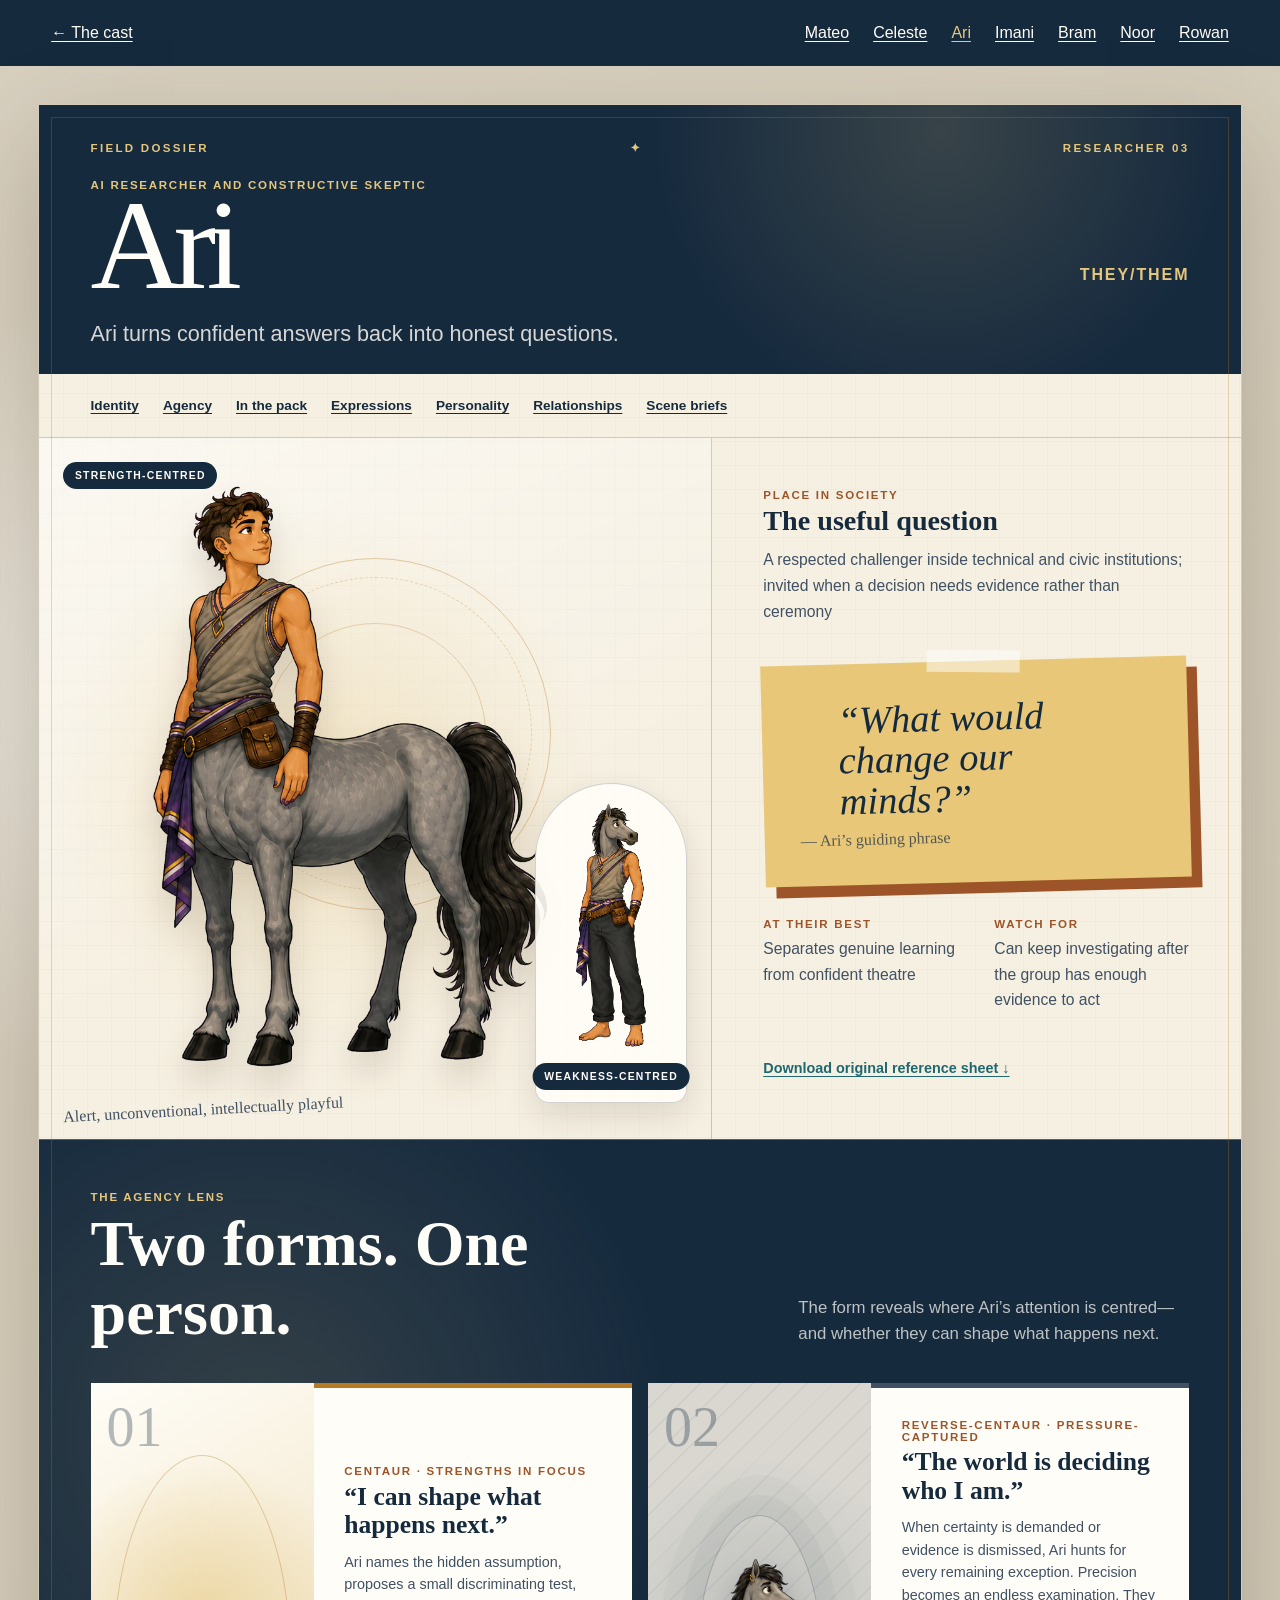
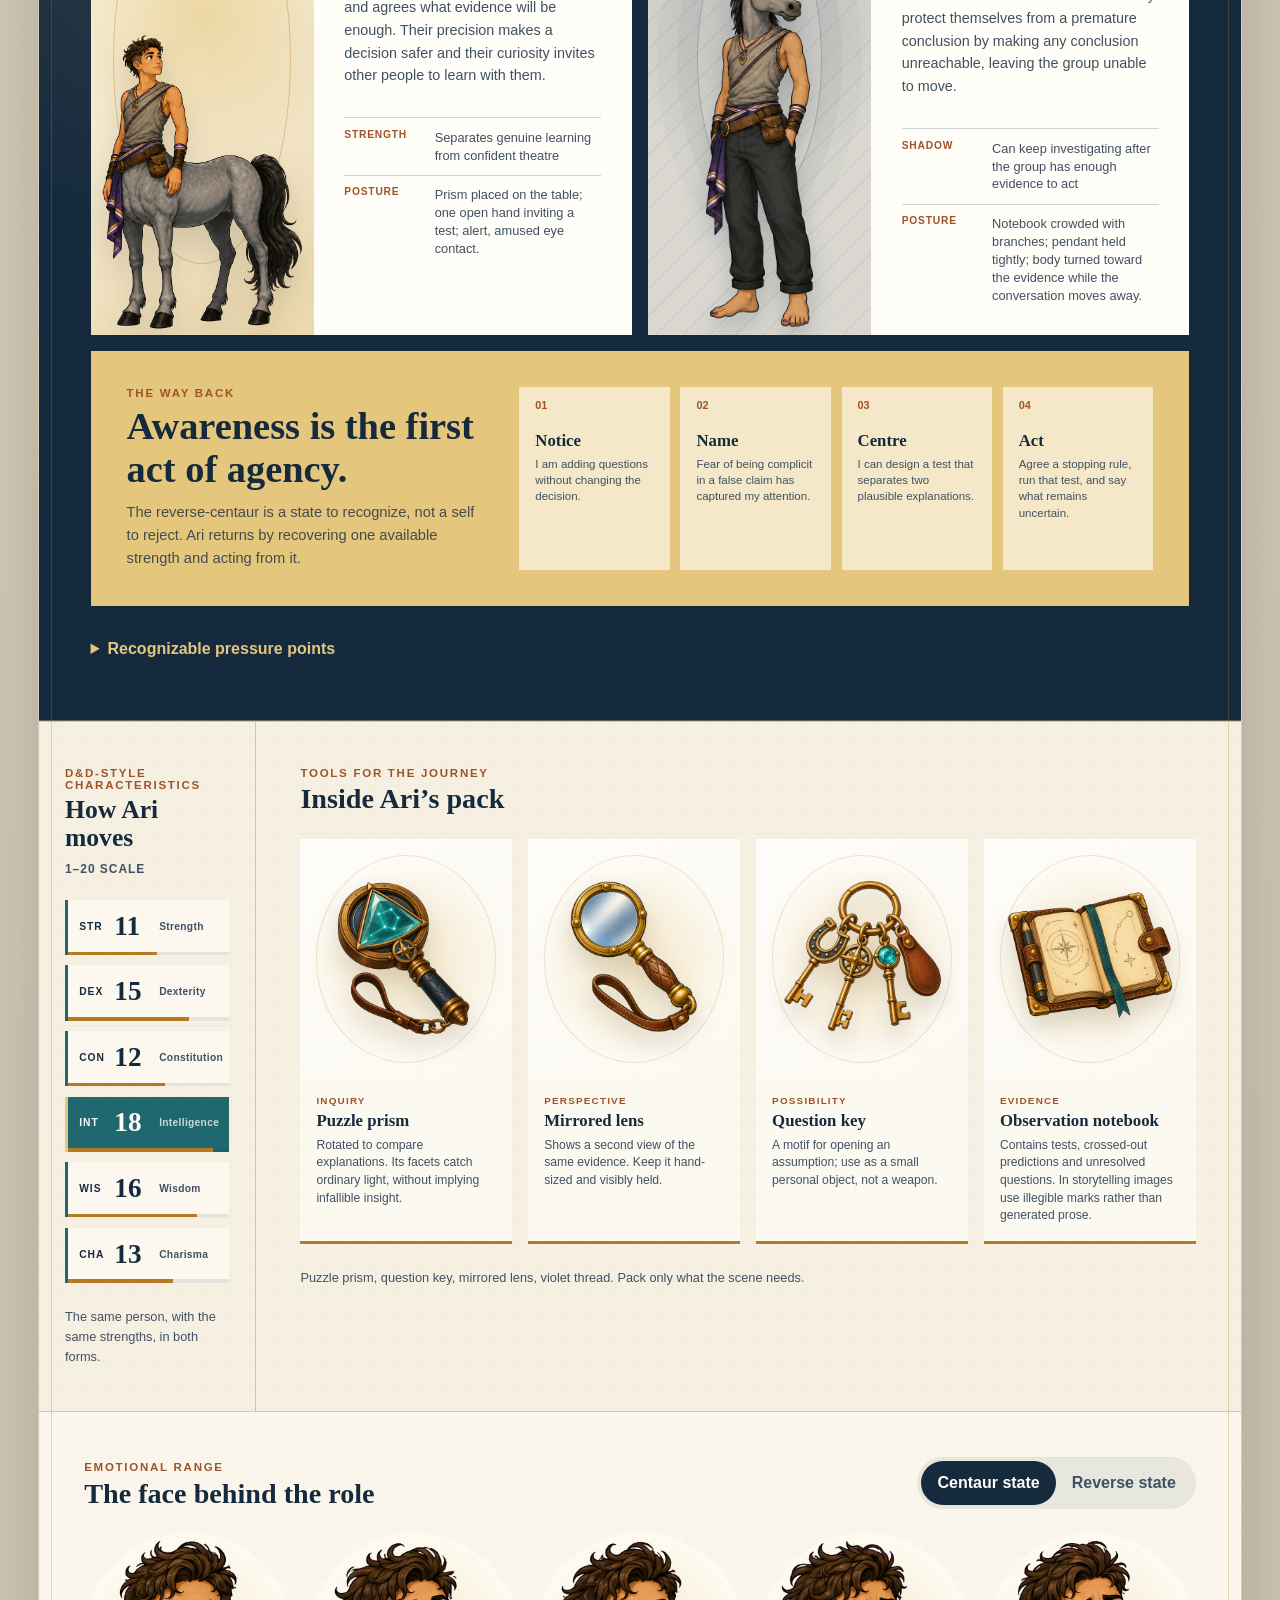
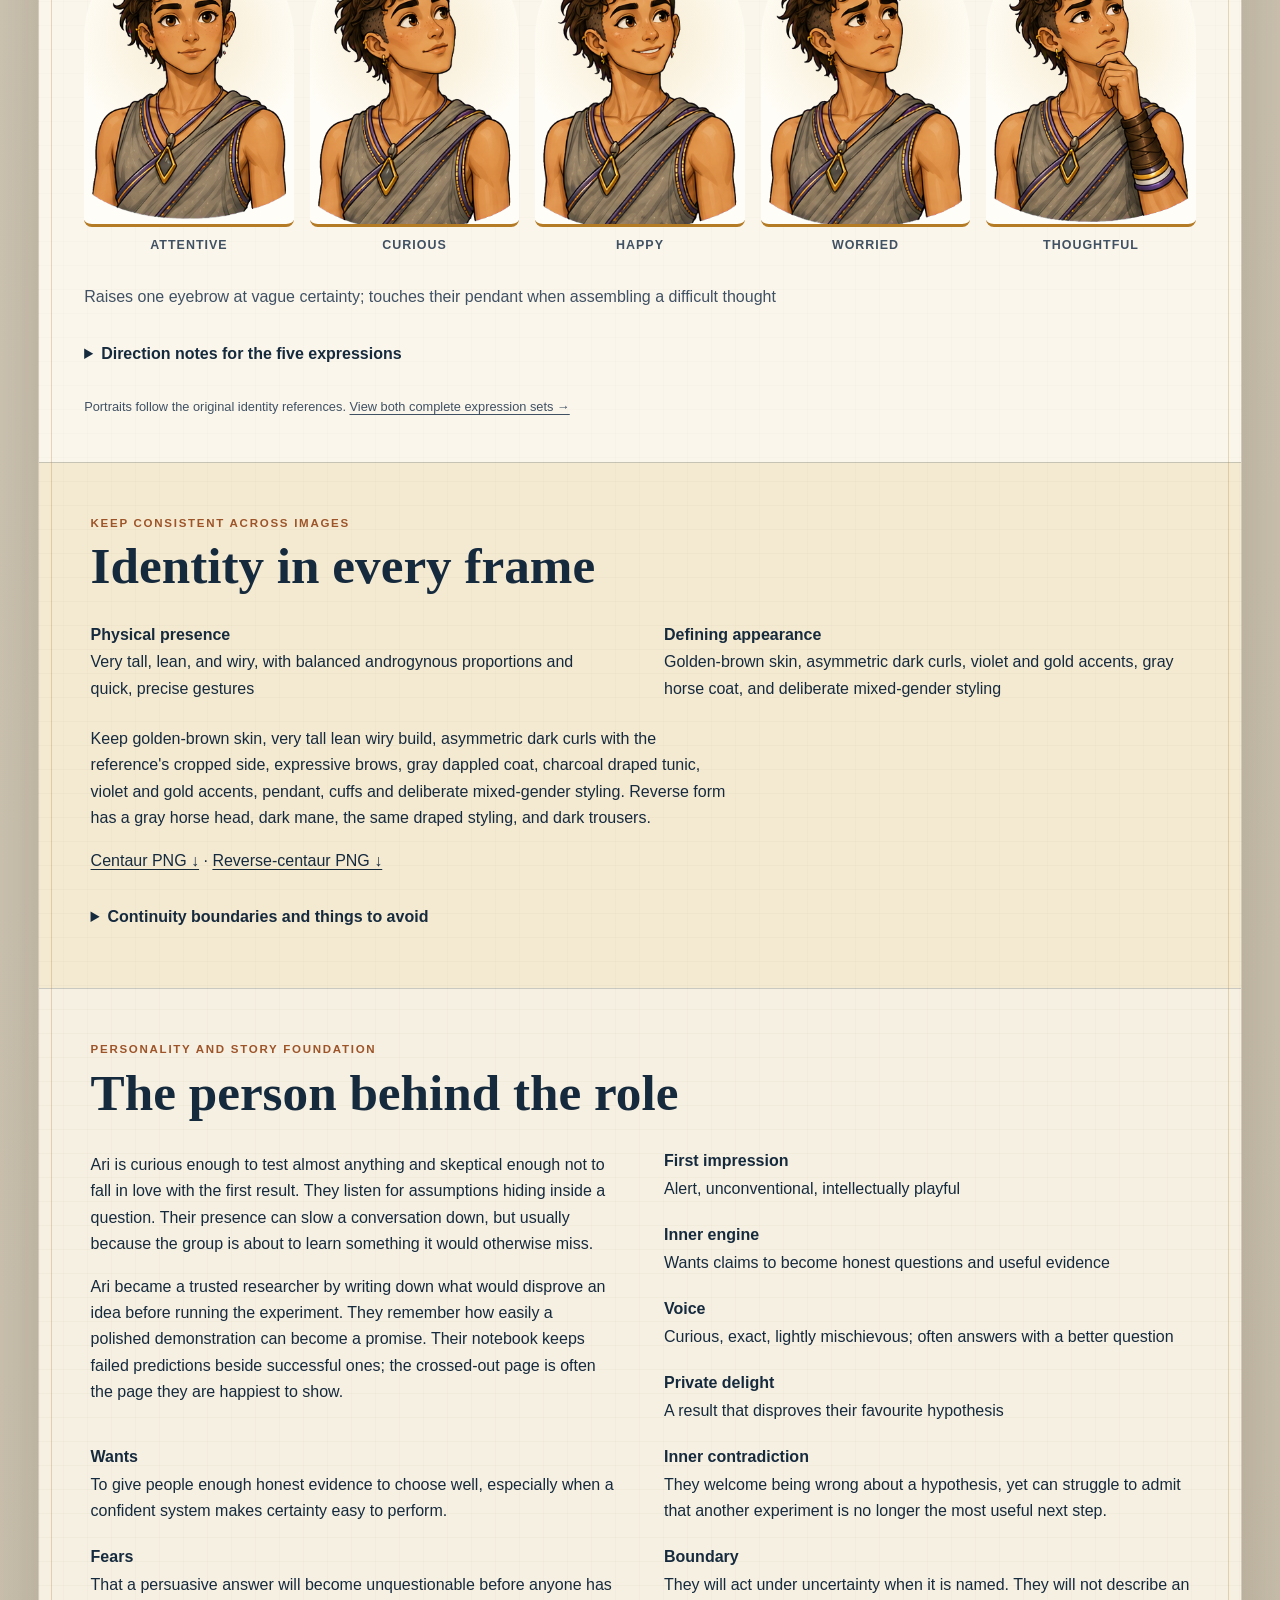
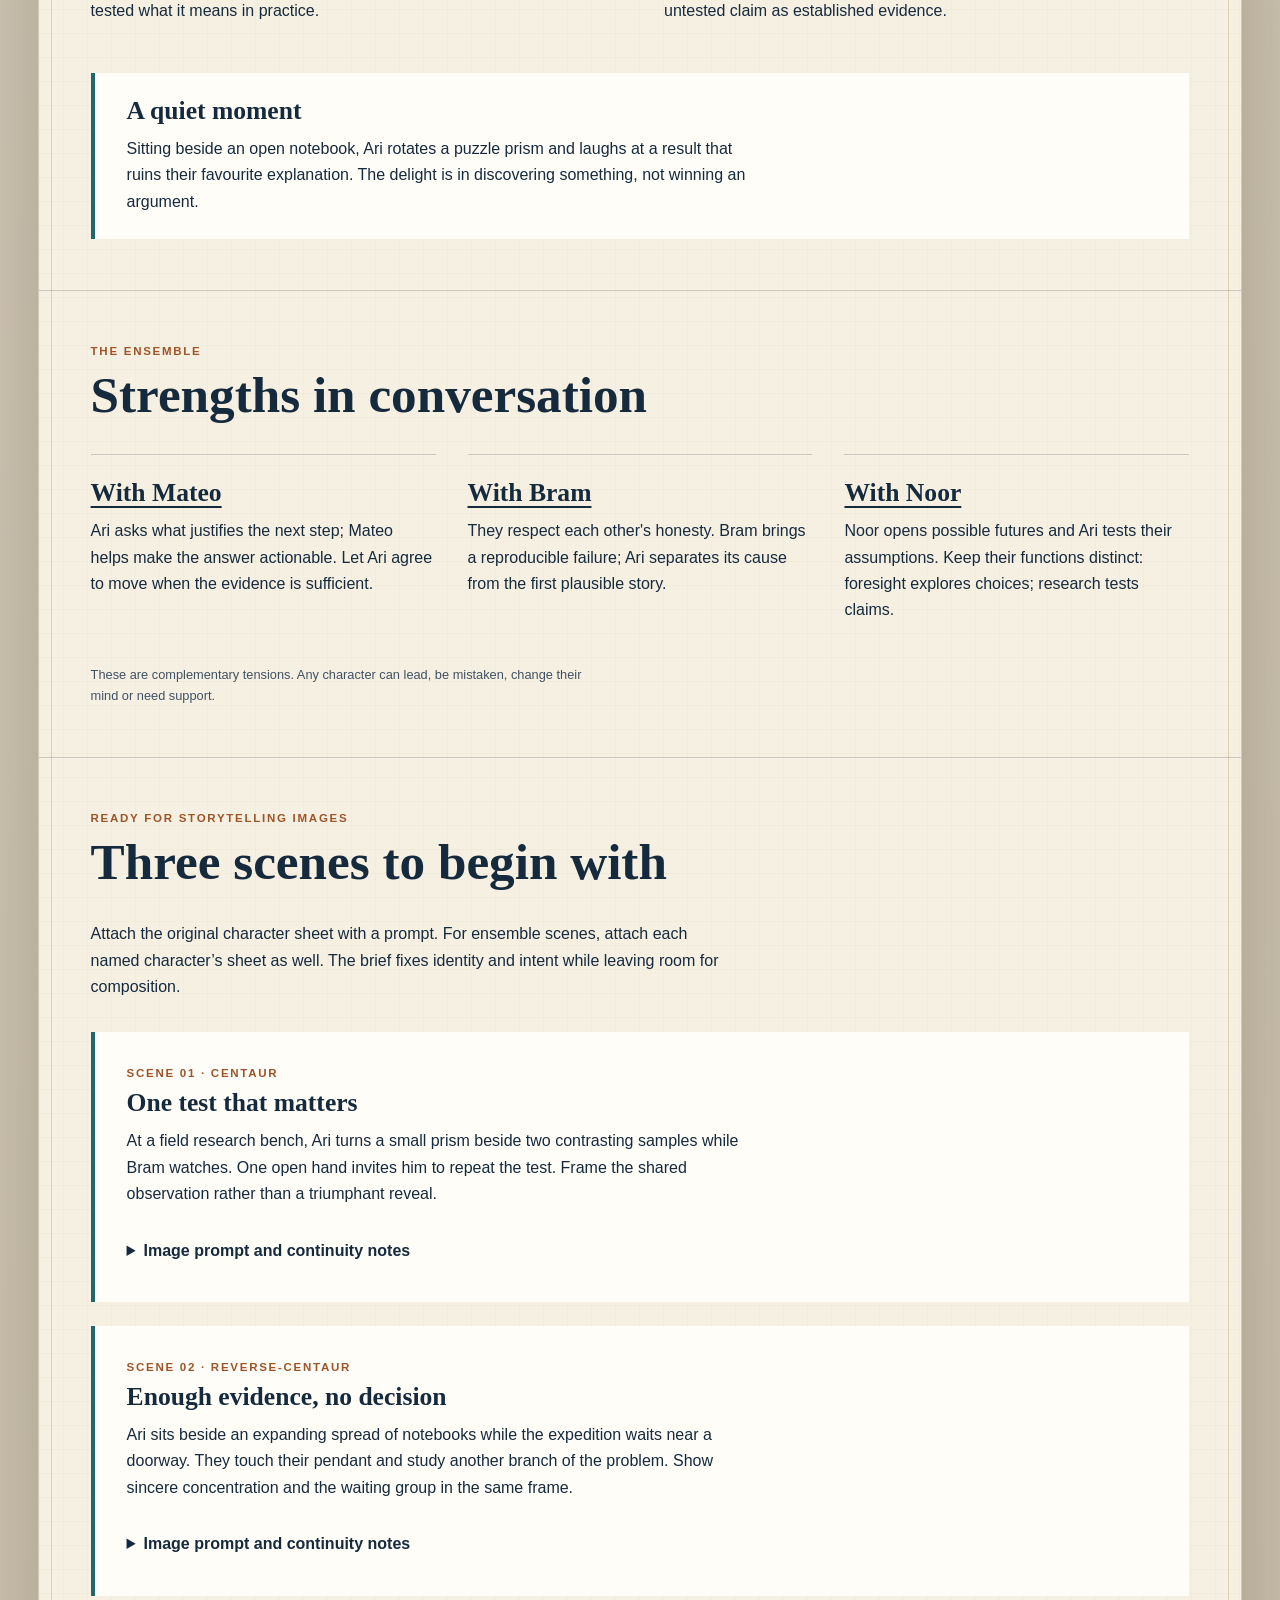
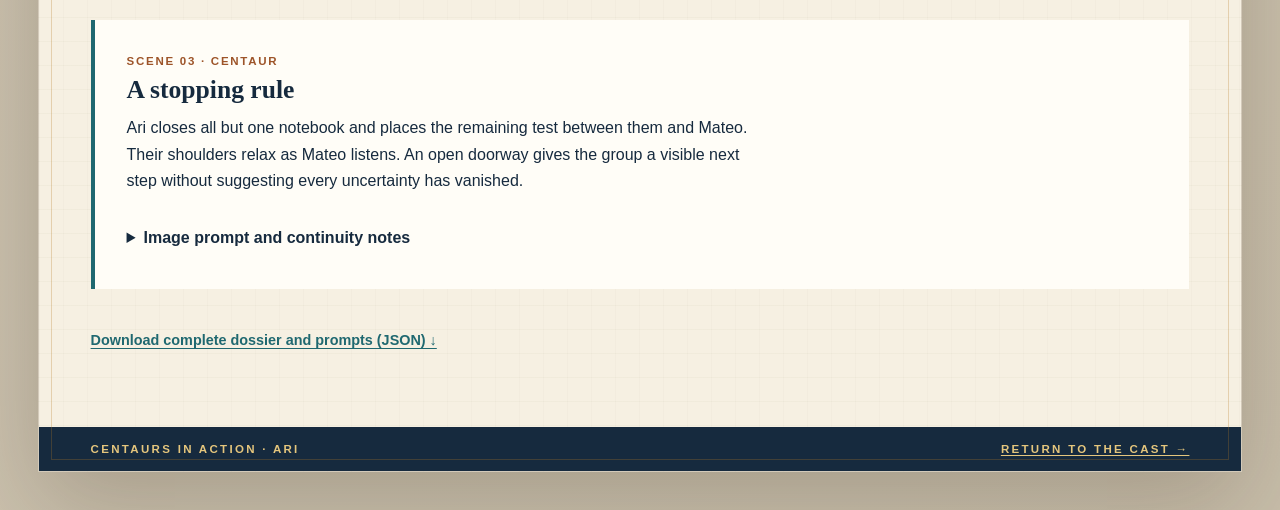
==== commit cda3812d: "Refresh cached dossier styles after banner relocation" ====
--- a/character-references-2/ari/index.html
+++ b/character-references-2/ari/index.html
@@ -5,7 +5,7 @@
   <meta name="viewport" content="width=device-width, initial-scale=1">
   <meta name="description" content="Ari — illustrated character dossier, pack contents, agency states and storytelling image prompts.">
   <title>Ari — Character Dossier · Centaurs in Action</title>
-  <link rel="stylesheet" href="../dossier.css">
+  <link rel="stylesheet" href="../dossier.css?v=20261004-2">
 </head>
 <body>
   <a class="skip-link" href="#main">Skip to dossier</a>
--- a/character-references-2/dossier.css
+++ b/character-references-2/dossier.css
@@ -1,5 +1,5 @@
 /* Mateo's illustrated dossier is the shared visual foundation. */
-@import url("mateo/styles.css");
+@import url("mateo/styles.css?v=20261004-2");
 a { color: inherit; text-underline-offset: .2em; }
 a:focus-visible, button:focus-visible, summary:focus-visible { outline: 3px solid var(--teal); outline-offset: 4px; }
 [hidden] { display: none !important; }
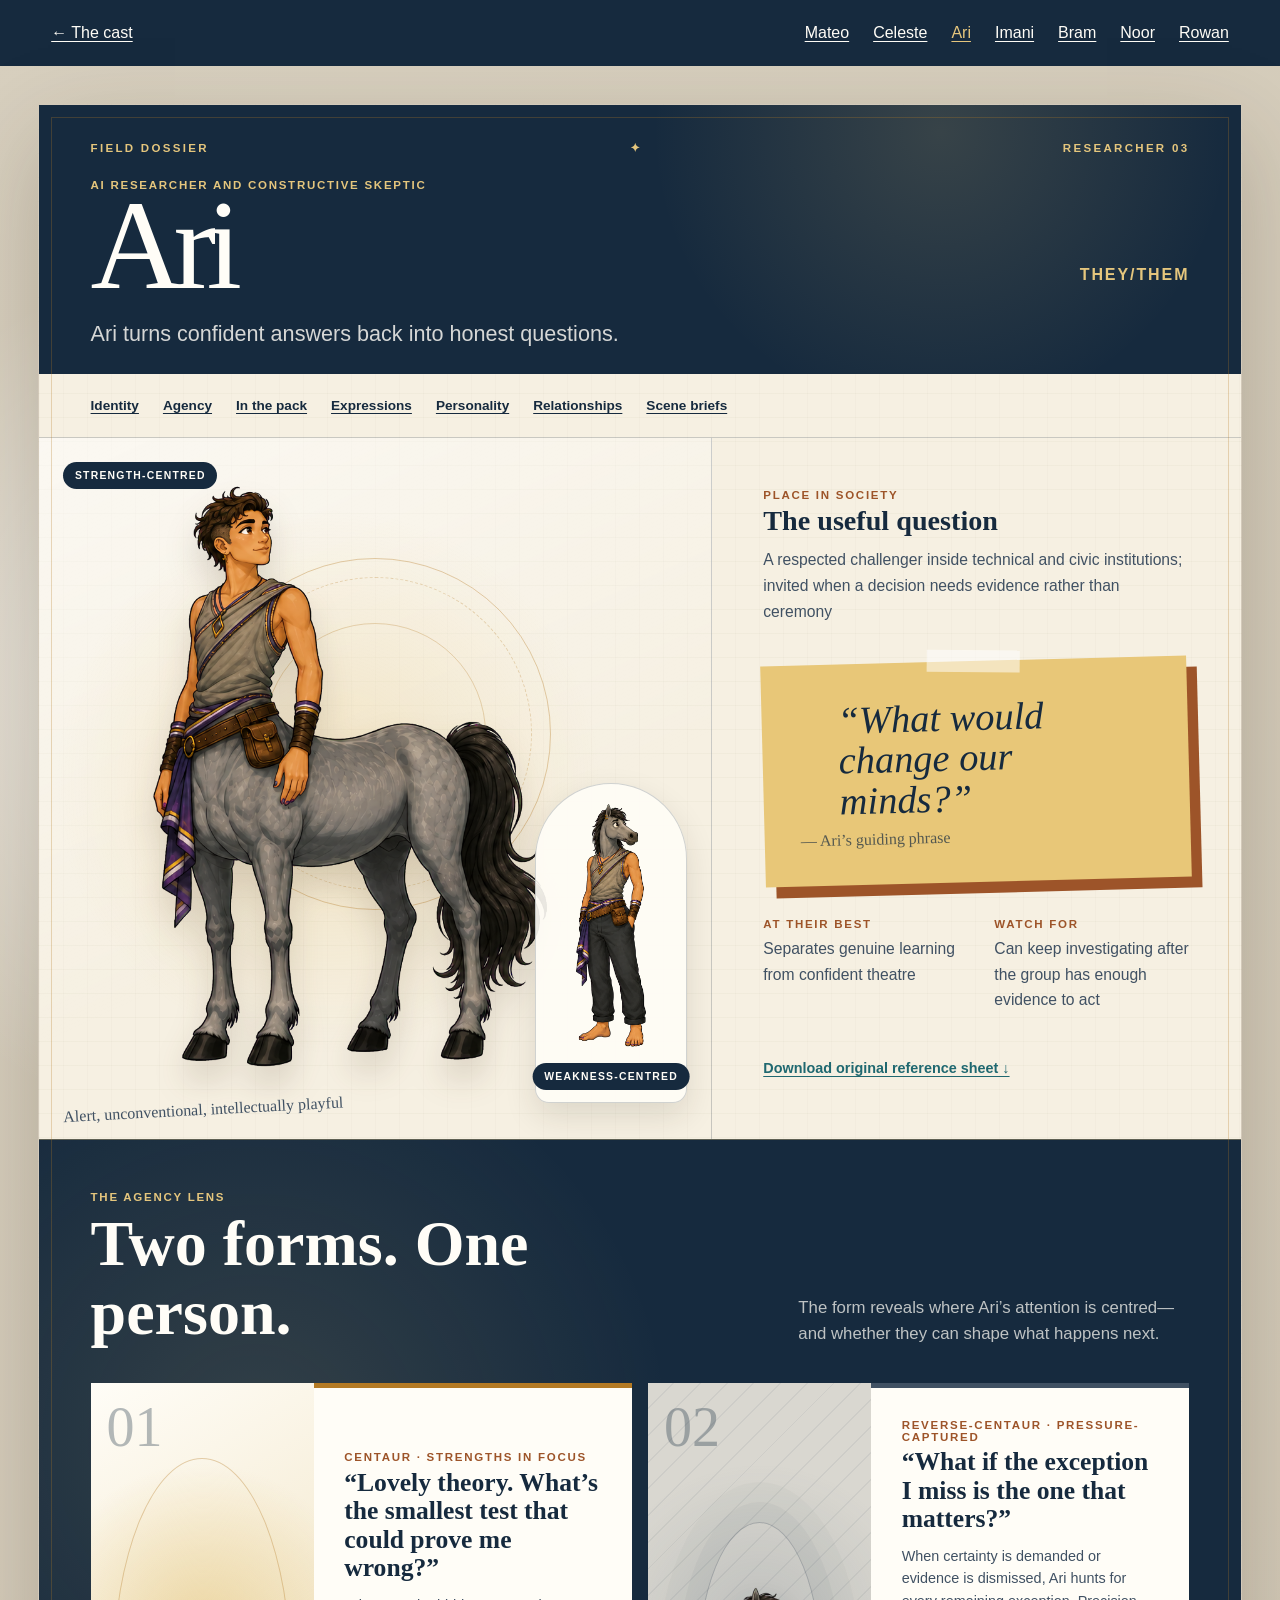
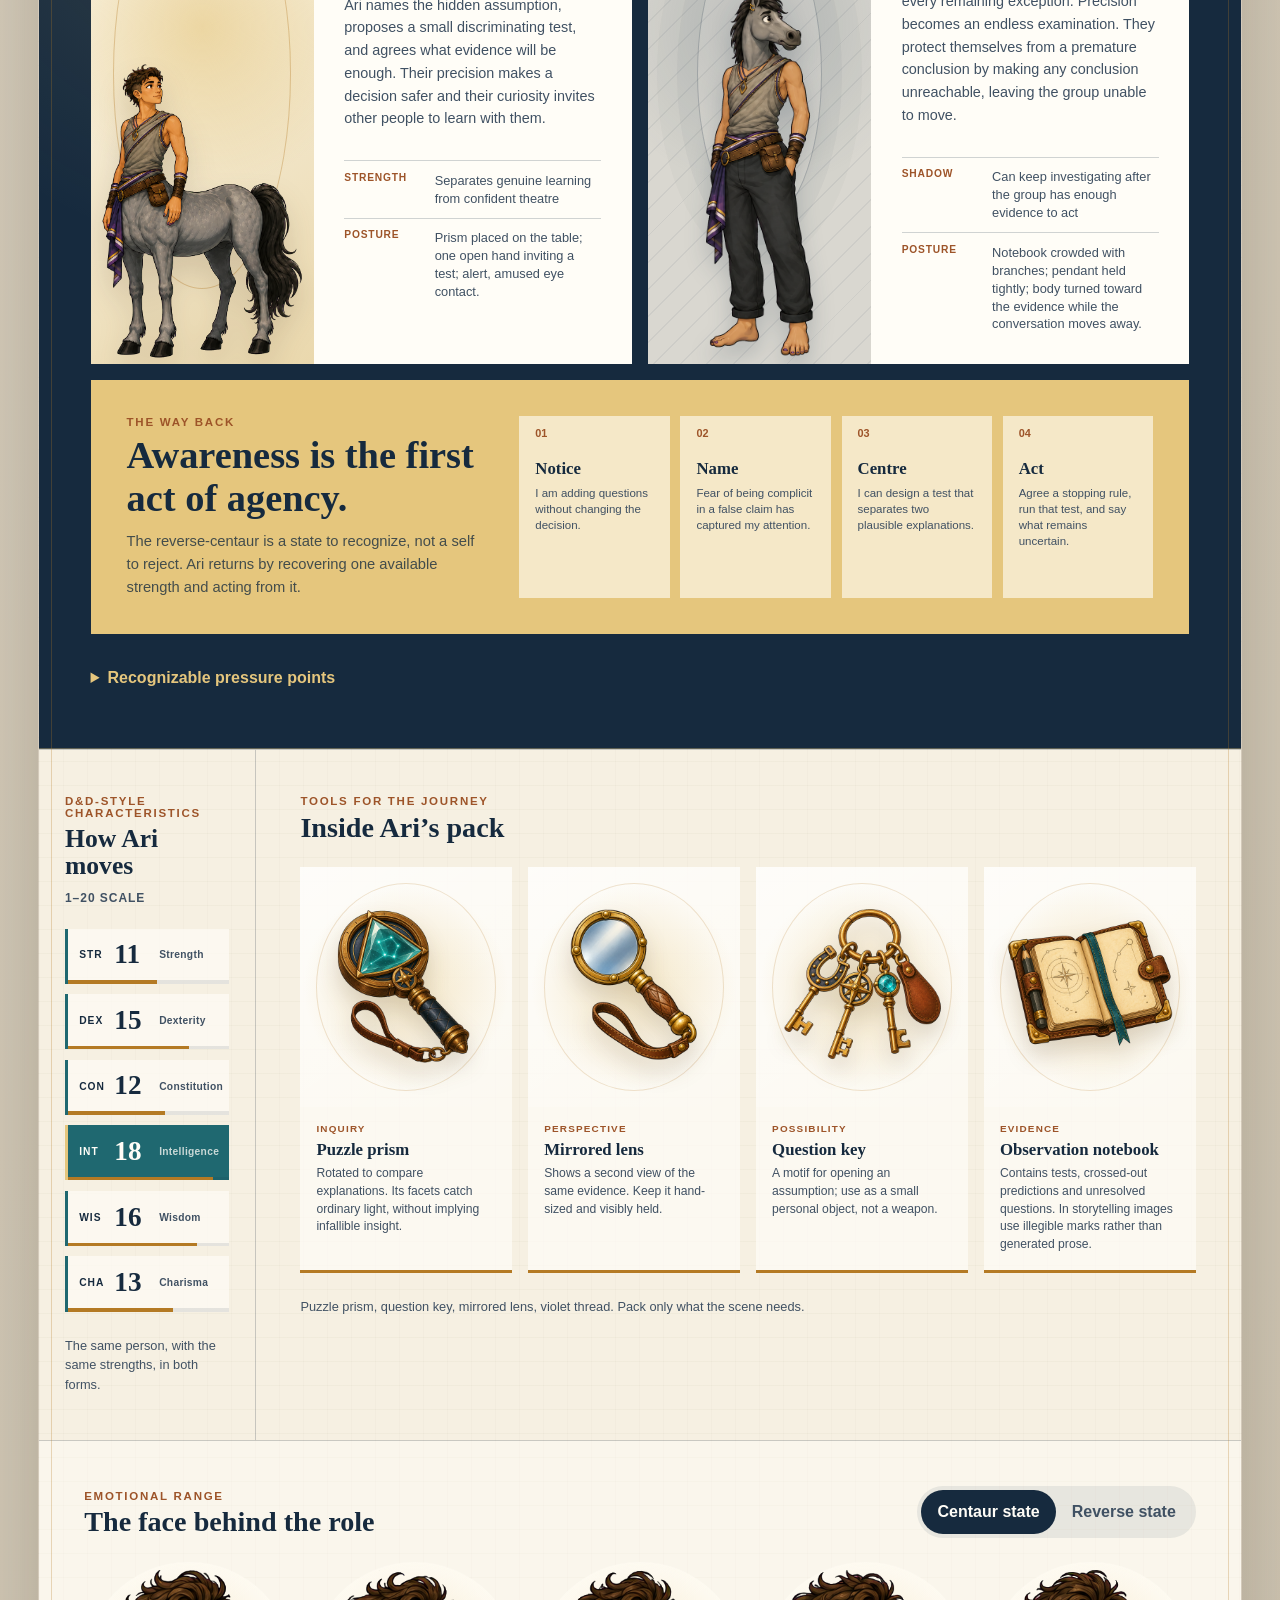
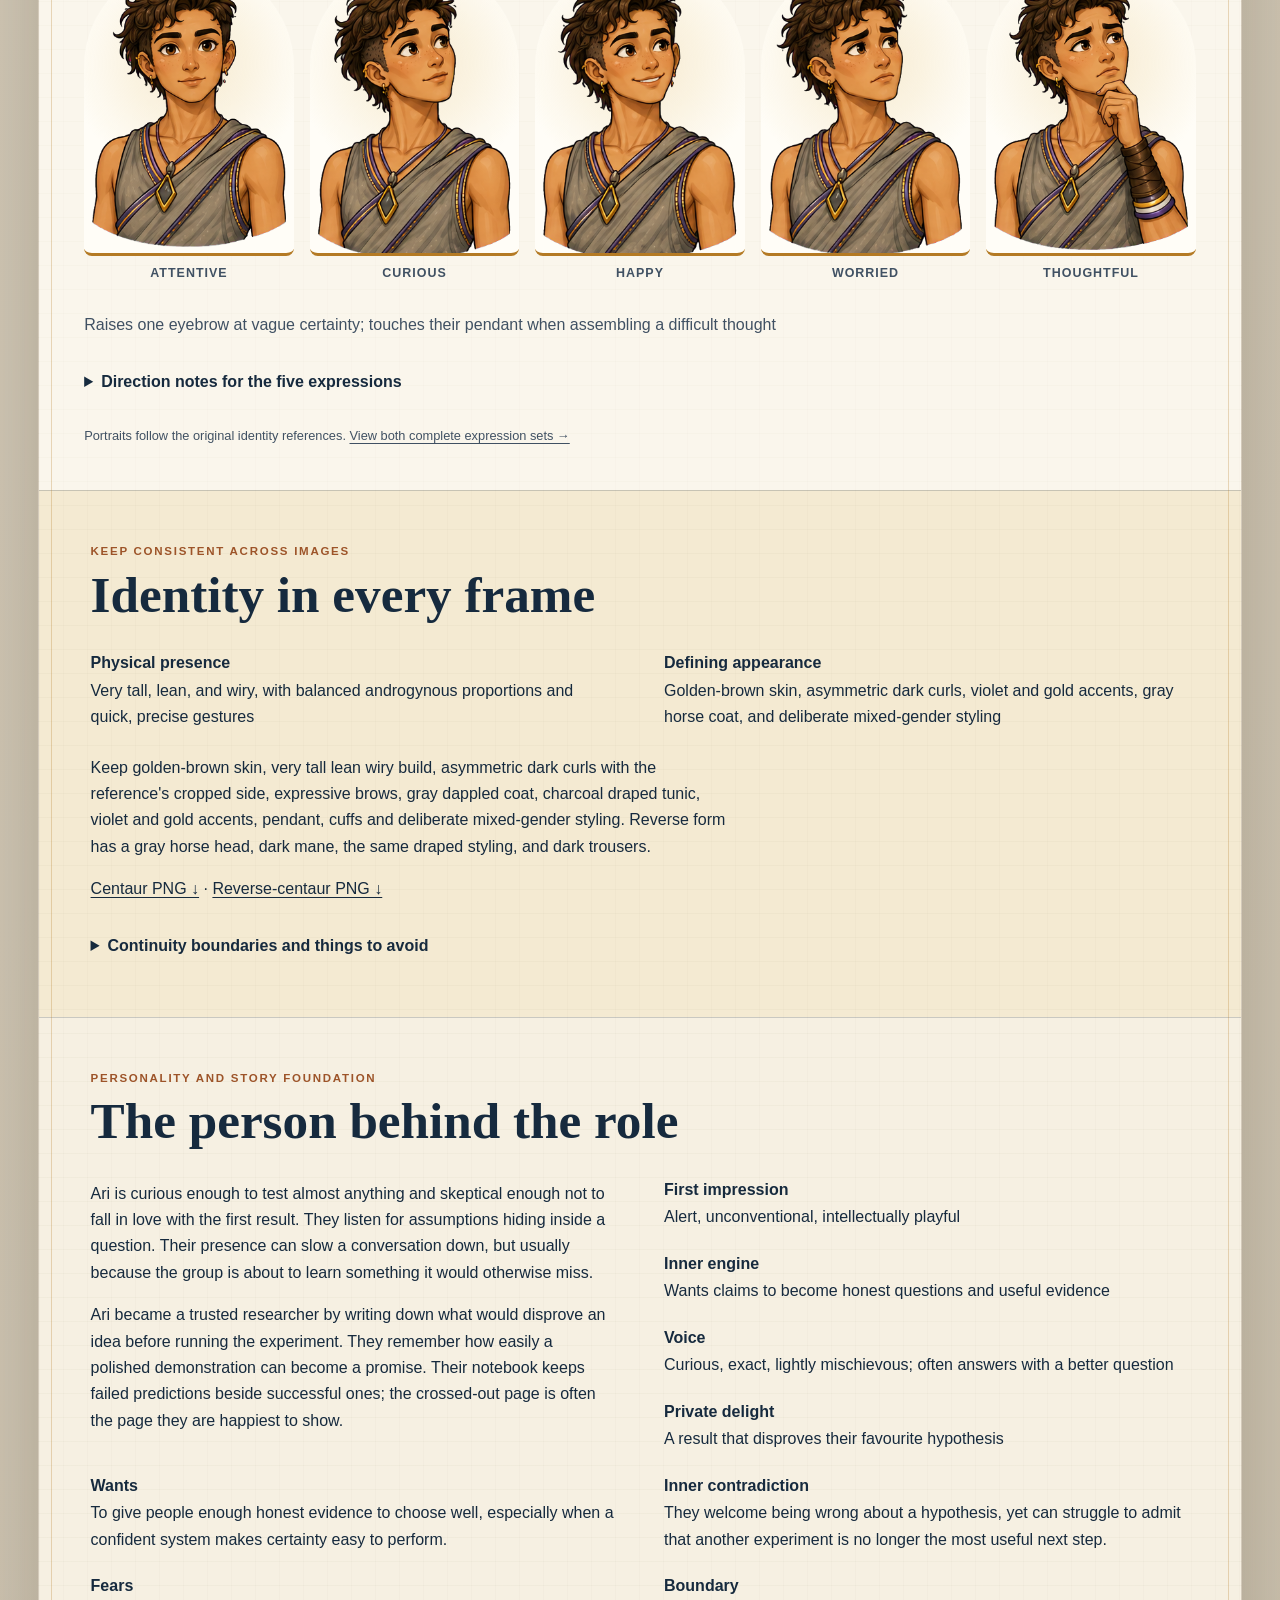
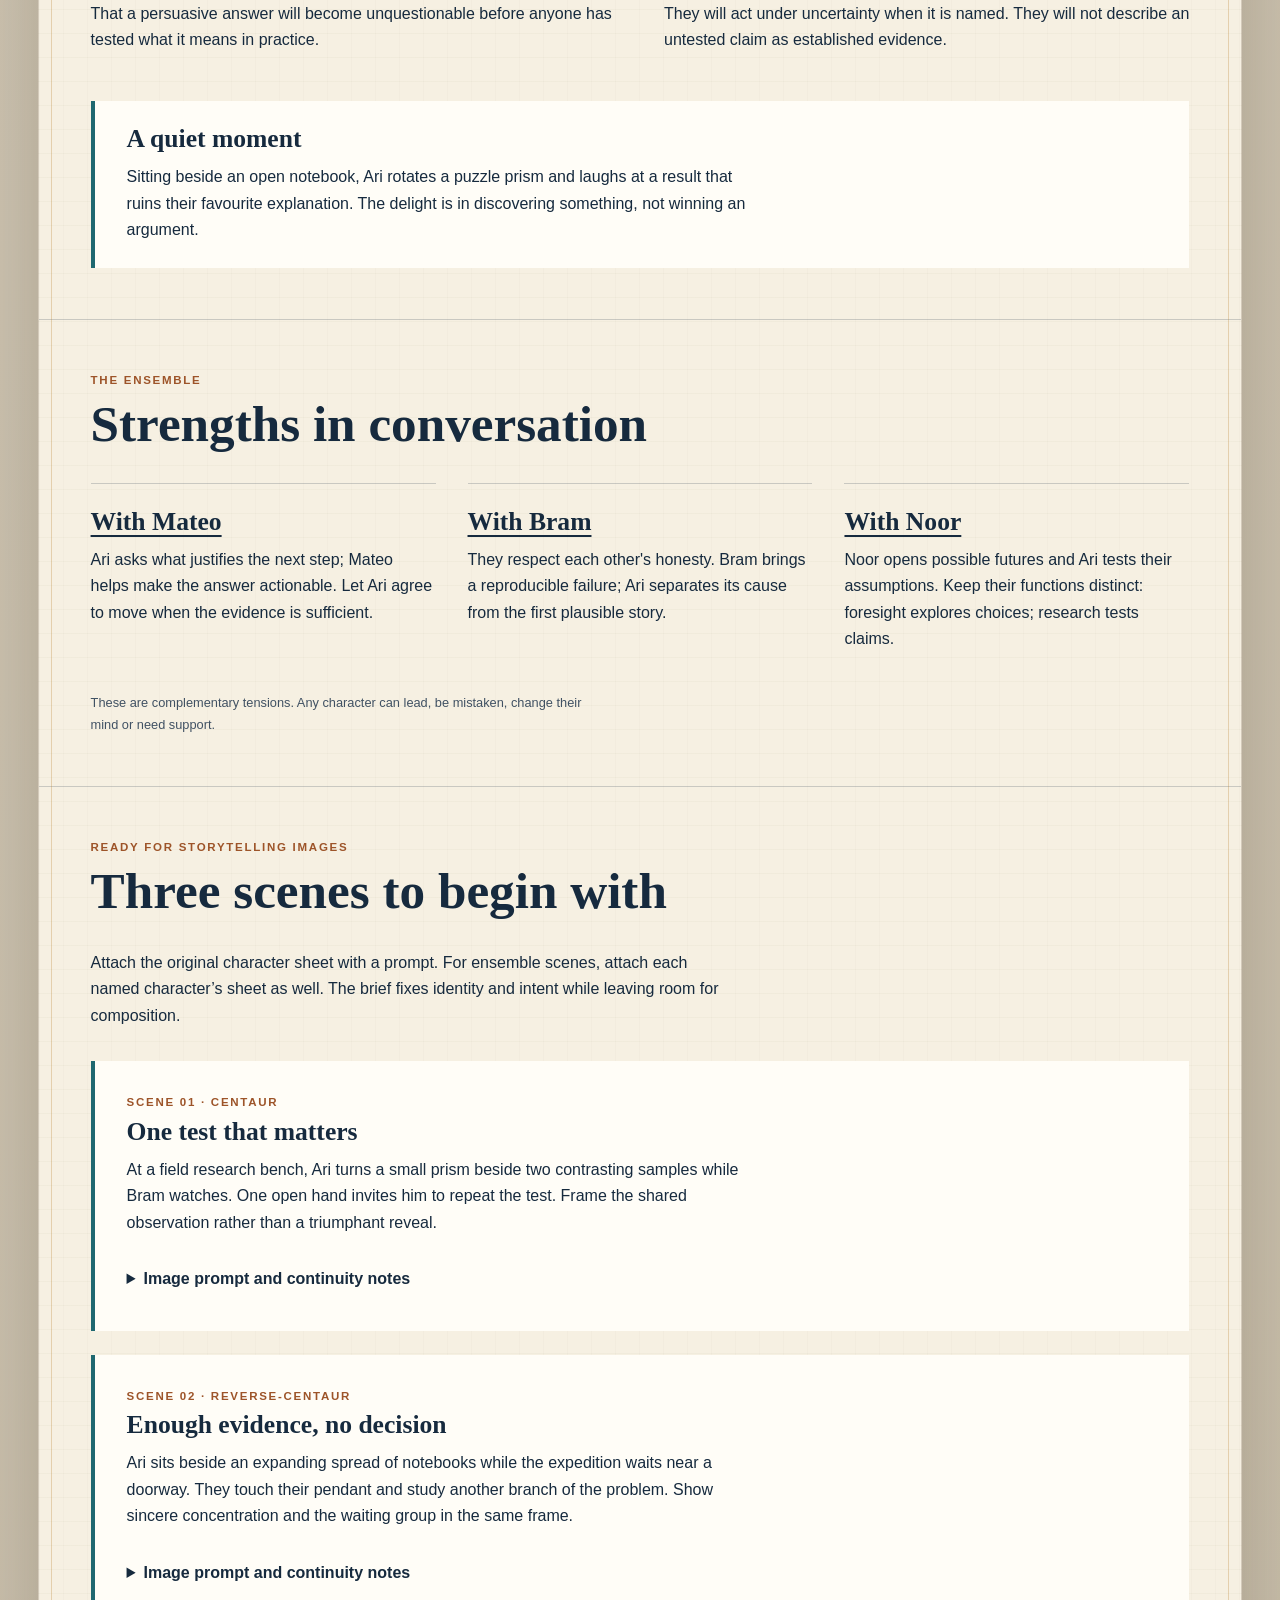
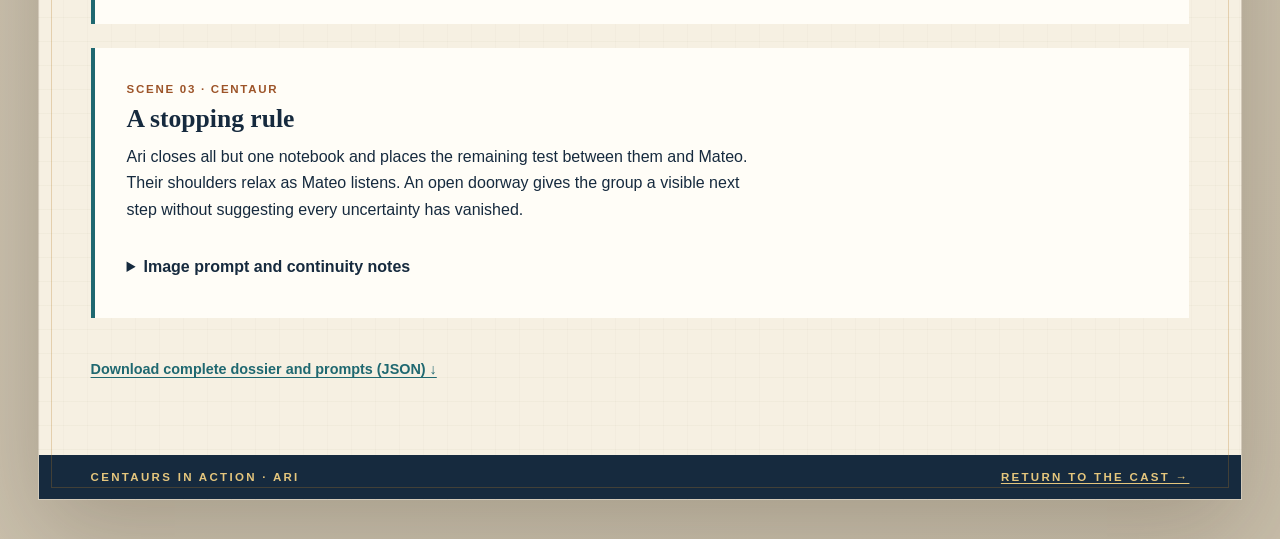
==== commit 733ec4d2: "Give each character distinct inner thoughts in both agency states" ====
--- a/character-references-2/ari/index.html
+++ b/character-references-2/ari/index.html
@@ -35,8 +35,8 @@
       <section id="agency" class="agency-lens" aria-labelledby="agency-title">
         <header class="agency-lens__heading"><div><p class="section-label">The agency lens</p><h2 id="agency-title">Two forms. One person.</h2></div><p>The form reveals where Ari’s attention is centred—and whether they can shape what happens next.</p></header>
         <div class="agency-states">
-          <article class="agency-state agency-state--centaur"><div class="agency-state__art"><span class="agency-state__number">01</span><img src="assets/centaur-full-body.png" alt="Ari, centred in strengths"></div><div class="agency-state__story"><p class="section-label">Centaur · strengths in focus</p><h3>“I can shape what happens next.”</h3><p>Ari names the hidden assumption, proposes a small discriminating test, and agrees what evidence will be enough. Their precision makes a decision safer and their curiosity invites other people to learn with them.</p><dl class="agency-signals"><div><dt>Strength</dt><dd>Separates genuine learning from confident theatre</dd></div><div><dt>Posture</dt><dd>Prism placed on the table; one open hand inviting a test; alert, amused eye contact.</dd></div></dl></div></article>
-          <article class="agency-state agency-state--reverse"><div class="agency-state__art"><span class="agency-state__number">02</span><img src="assets/reverse-full-body.png" alt="Ari, attention captured by pressure"></div><div class="agency-state__story"><p class="section-label">Reverse-centaur · pressure-captured</p><h3>“The world is deciding who I am.”</h3><p>When certainty is demanded or evidence is dismissed, Ari hunts for every remaining exception. Precision becomes an endless examination. They protect themselves from a premature conclusion by making any conclusion unreachable, leaving the group unable to move.</p><dl class="agency-signals"><div><dt>Shadow</dt><dd>Can keep investigating after the group has enough evidence to act</dd></div><div><dt>Posture</dt><dd>Notebook crowded with branches; pendant held tightly; body turned toward the evidence while the conversation moves away.</dd></div></dl></div></article>
+          <article class="agency-state agency-state--centaur"><div class="agency-state__art"><span class="agency-state__number">01</span><img src="assets/centaur-full-body.png" alt="Ari, centred in strengths"></div><div class="agency-state__story"><p class="section-label">Centaur · strengths in focus</p><h3>“Lovely theory. What’s the smallest test that could prove me wrong?”</h3><p>Ari names the hidden assumption, proposes a small discriminating test, and agrees what evidence will be enough. Their precision makes a decision safer and their curiosity invites other people to learn with them.</p><dl class="agency-signals"><div><dt>Strength</dt><dd>Separates genuine learning from confident theatre</dd></div><div><dt>Posture</dt><dd>Prism placed on the table; one open hand inviting a test; alert, amused eye contact.</dd></div></dl></div></article>
+          <article class="agency-state agency-state--reverse"><div class="agency-state__art"><span class="agency-state__number">02</span><img src="assets/reverse-full-body.png" alt="Ari, attention captured by pressure"></div><div class="agency-state__story"><p class="section-label">Reverse-centaur · pressure-captured</p><h3>“What if the exception I miss is the one that matters?”</h3><p>When certainty is demanded or evidence is dismissed, Ari hunts for every remaining exception. Precision becomes an endless examination. They protect themselves from a premature conclusion by making any conclusion unreachable, leaving the group unable to move.</p><dl class="agency-signals"><div><dt>Shadow</dt><dd>Can keep investigating after the group has enough evidence to act</dd></div><div><dt>Posture</dt><dd>Notebook crowded with branches; pendant held tightly; body turned toward the evidence while the conversation moves away.</dd></div></dl></div></article>
         </div>
         <aside class="return-path" aria-label="Return to agency"><div class="return-path__message"><p class="section-label">The way back</p><h3>Awareness is the first act of agency.</h3><p>The reverse-centaur is a state to recognize, not a self to reject. Ari returns by recovering one available strength and acting from it.</p></div><ol class="return-path__steps"><li><strong>Notice</strong><span>I am adding questions without changing the decision.</span></li><li><strong>Name</strong><span>Fear of being complicit in a false claim has captured my attention.</span></li><li><strong>Centre</strong><span>I can design a test that separates two plausible explanations.</span></li><li><strong>Act</strong><span>Agree a stopping rule, run that test, and say what remains uncertain.</span></li></ol></aside>
         <details class="pressure-notes"><summary>Recognizable pressure points</summary><ul><li>A polished AI demonstration is treated as proof that a system is dependable.</li><li>A challenge to a claim is heard as disloyalty to the team.</li><li>The group asks for absolute certainty about an irreversible choice.</li></ul></details>
